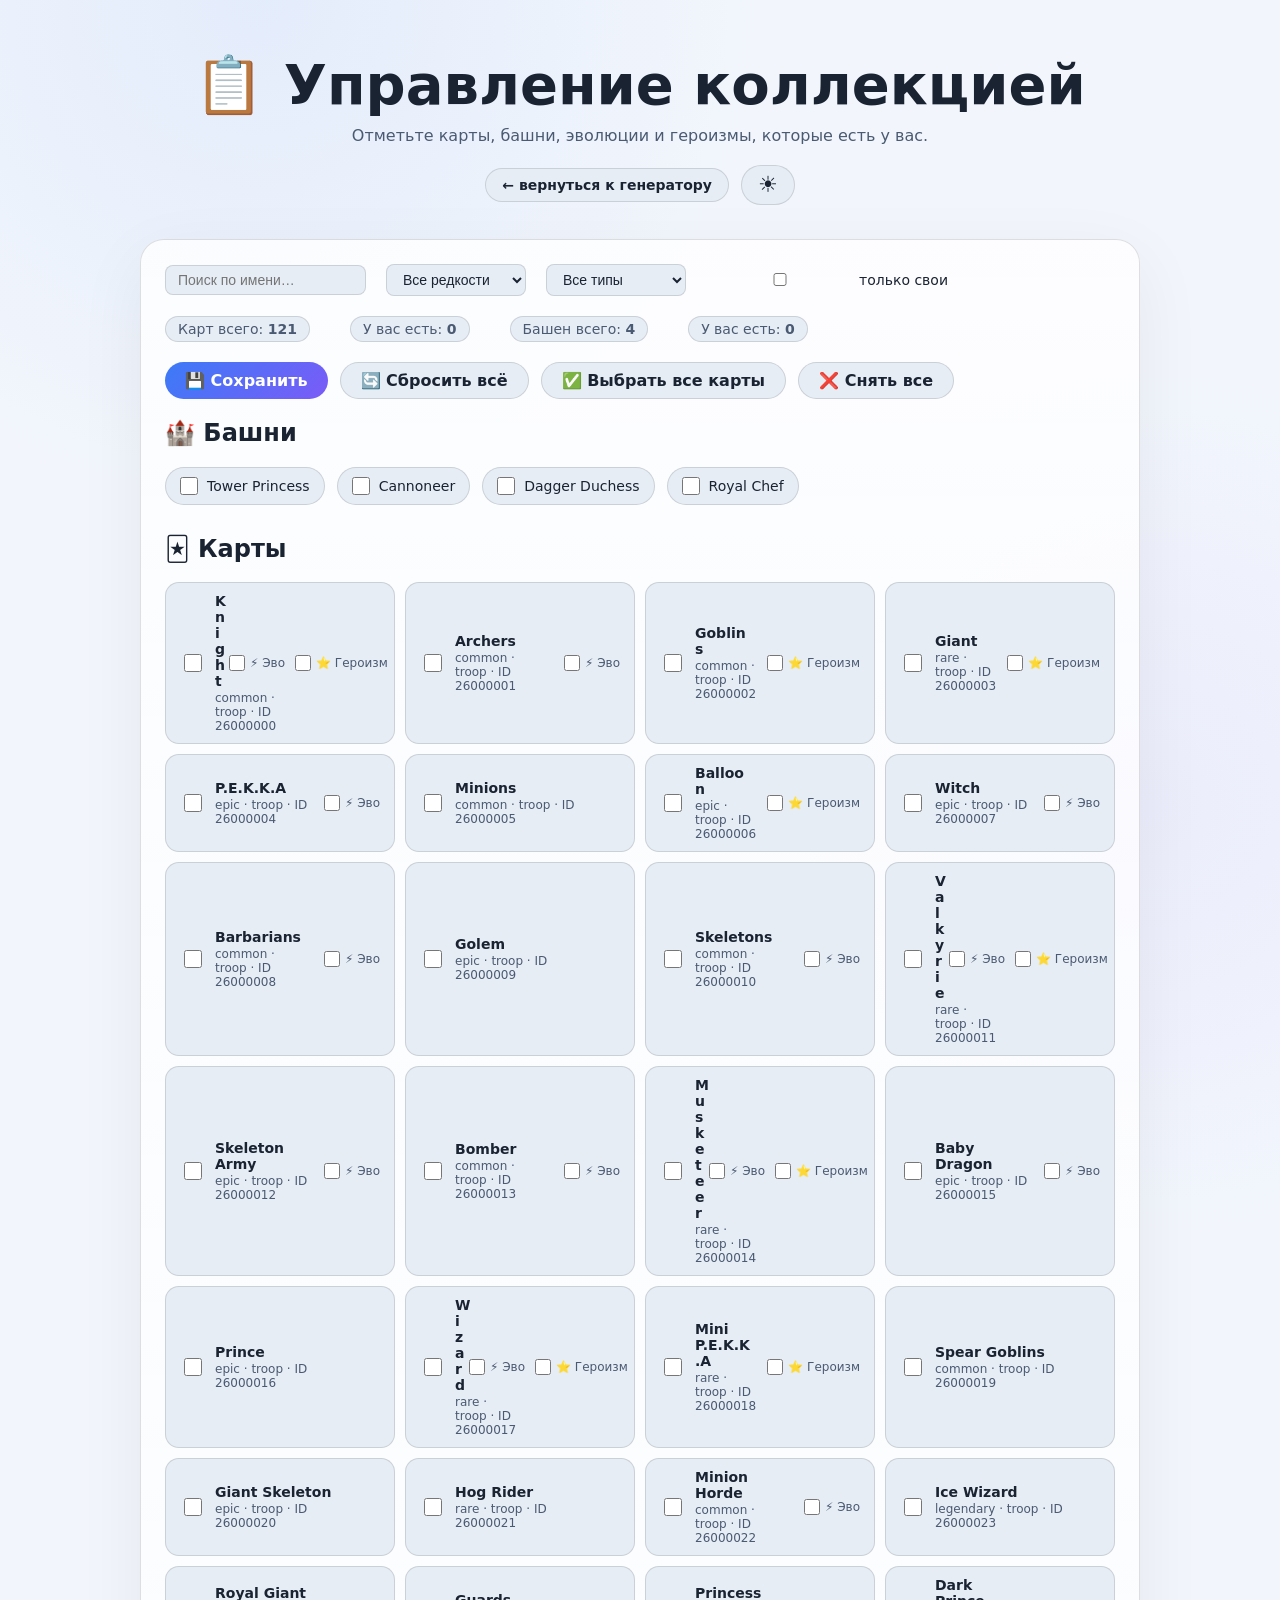
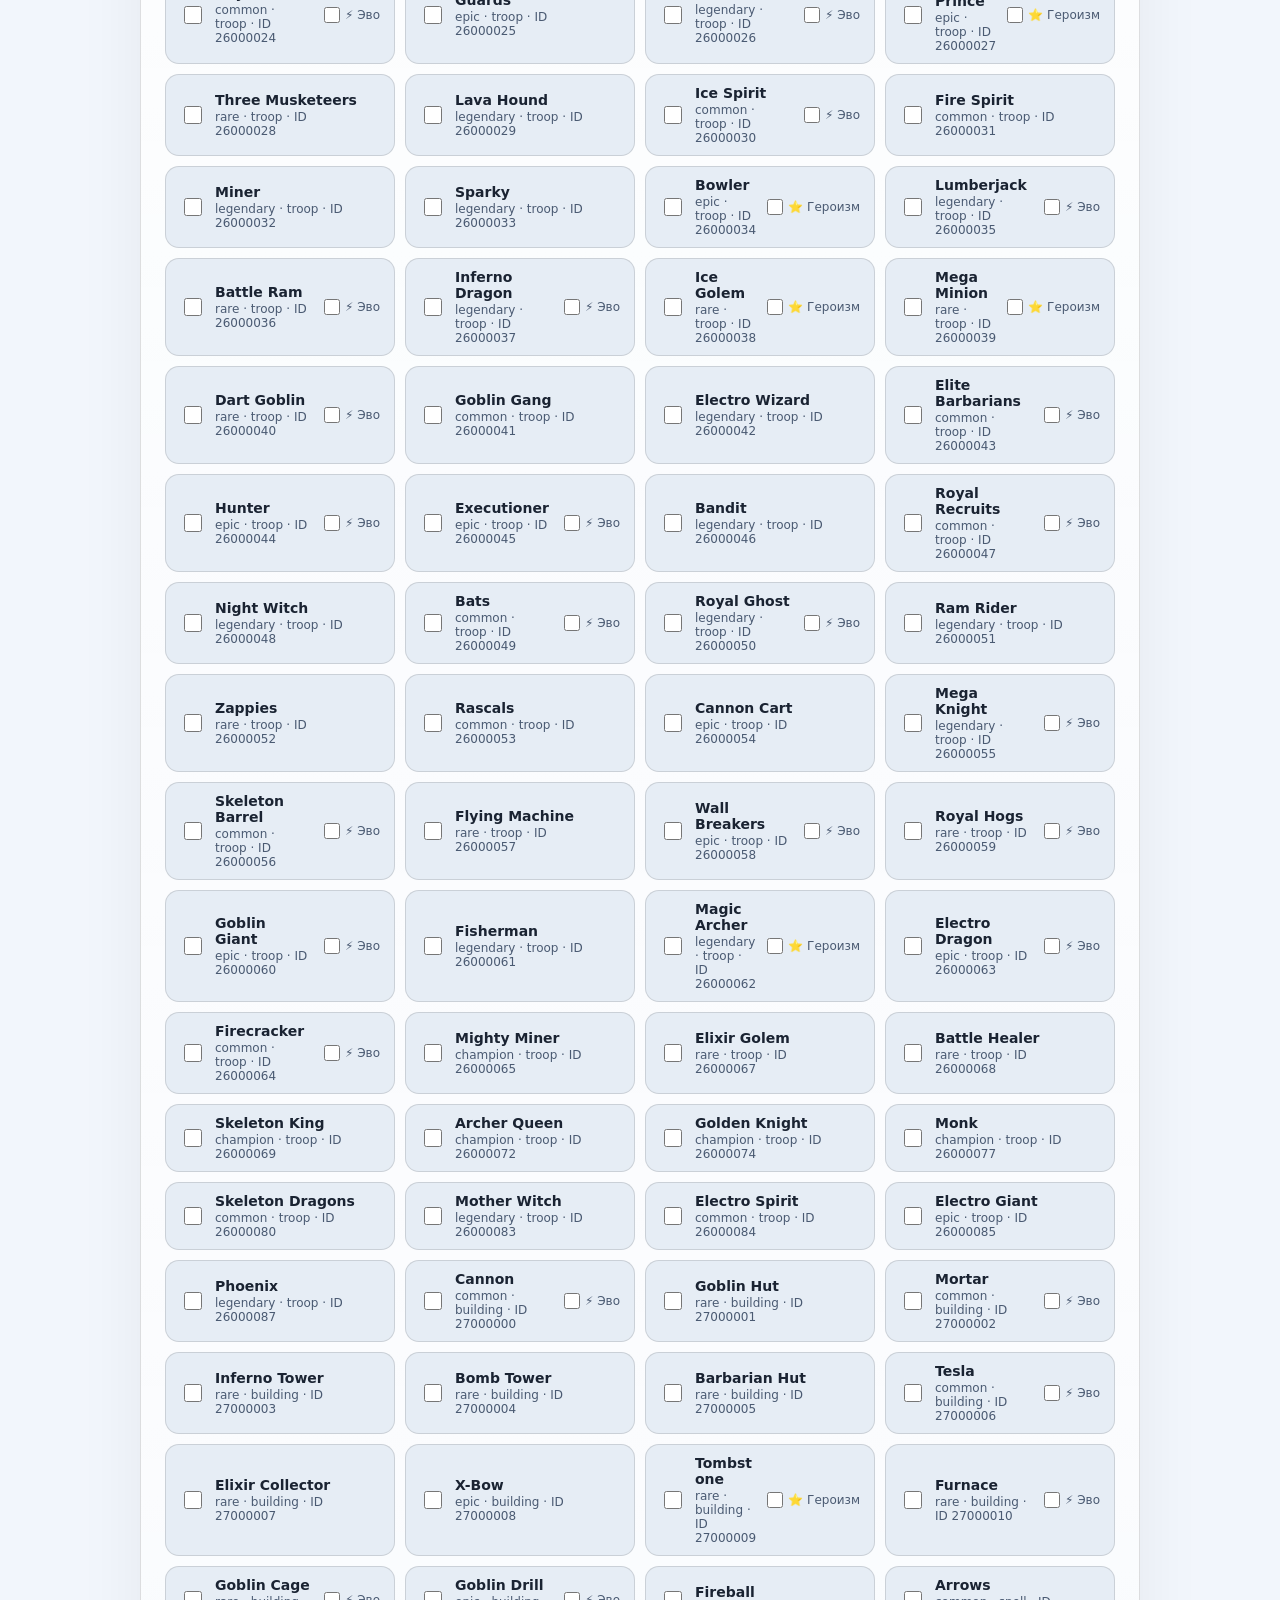
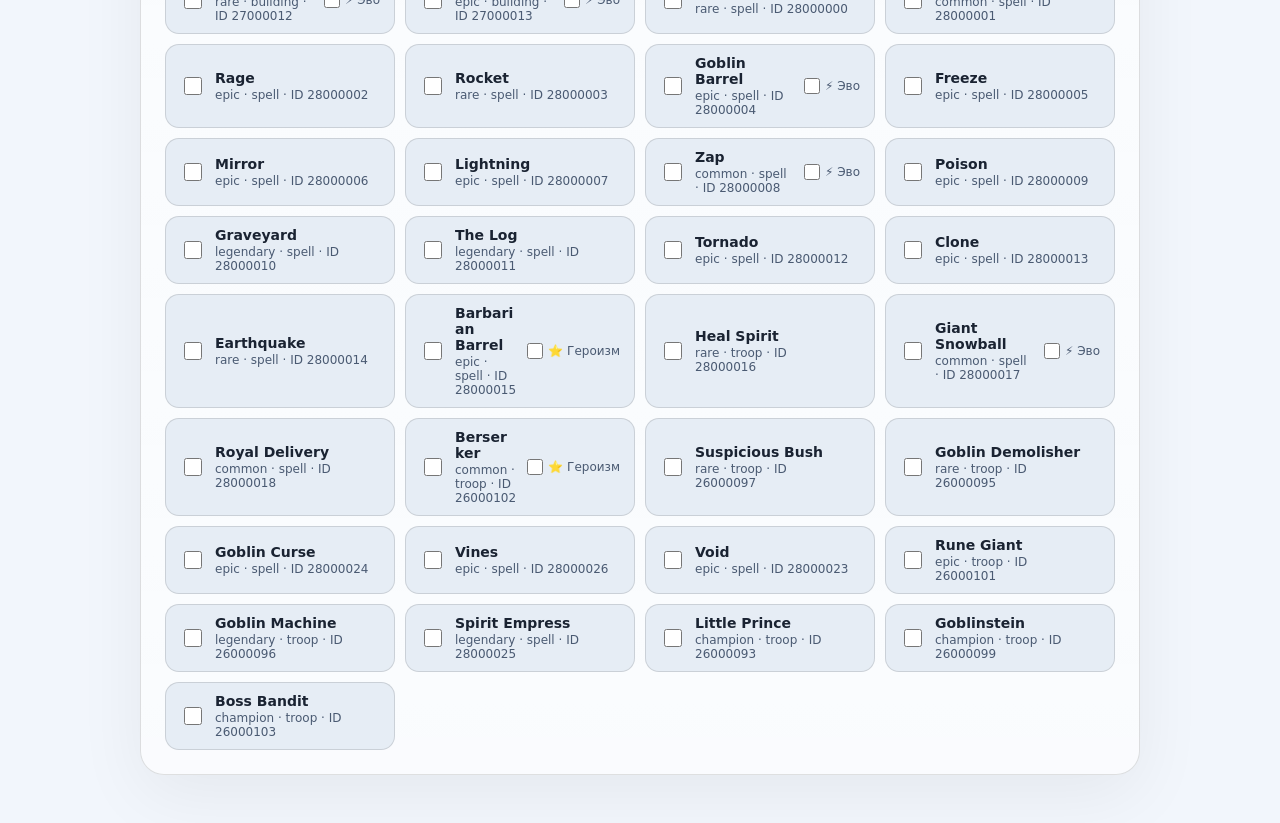
==== cards.html @ b5ed6872 "Add files via upload" ====
<!doctype html>
<html lang="ru">
<head>
  <meta charset="UTF-8" />
  <meta name="viewport" content="width=device-width, initial-scale=1.0" />
  <title>Управление картами и башнями — Clash Royale</title>
  <meta name="description" content="Укажите, какие карты, башни, эволюции и героизмы у вас есть" />
  <link rel="stylesheet" href="style.css" />
  <style>
    /* дополнительные стили только для страницы управления */
    .management {
      max-width: 1000px;
      margin: 0 auto;
    }
    .management .filters {
      display: flex;
      flex-wrap: wrap;
      gap: 12px 20px;
      align-items: center;
      margin-bottom: 20px;
    }
    .management .filters input,
    .management .filters select {
      background: var(--panel2);
      border: 1px solid var(--border);
      color: var(--text);
      border-radius: 8px;
      padding: 6px 12px;
      font-size: 14px;
      min-width: 140px;
    }
    .management .filters select option {
      background: var(--panel);
    }
    .management .stats {
      display: flex;
      flex-wrap: wrap;
      gap: 20px 40px;
      margin-bottom: 20px;
      color: var(--muted);
      font-size: 14px;
    }
    .management .stats span {
      background: var(--panel2);
      padding: 4px 12px;
      border-radius: 20px;
      border: 1px solid var(--border);
    }
    .towers-grid {
      display: flex;
      flex-wrap: wrap;
      gap: 12px;
      margin-bottom: 30px;
    }
    .towers-grid label {
      display: flex;
      align-items: center;
      gap: 6px;
      background: var(--panel2);
      padding: 6px 14px 6px 10px;
      border-radius: 30px;
      border: 1px solid var(--border);
      cursor: pointer;
      font-size: 14px;
      transition: background 0.2s;
    }
    .towers-grid label:hover {
      background: var(--panel);
    }
    .towers-grid input[type="checkbox"] {
      width: 18px;
      height: 18px;
      accent-color: var(--accent);
      cursor: pointer;
    }
    .cards-grid {
      display: grid;
      grid-template-columns: repeat(auto-fill, minmax(220px, 1fr));
      gap: 10px;
      margin-top: 8px;
    }
    .card-item {
      background: var(--panel2);
      border: 1px solid var(--border);
      border-radius: 14px;
      padding: 10px 14px;
      display: flex;
      align-items: center;
      gap: 10px;
      transition: background 0.2s, opacity 0.2s;
    }
    .card-item.filtered-out {
      opacity: 0.3;
      pointer-events: none;
    }
    .card-item input[type="checkbox"] {
      width: 18px;
      height: 18px;
      accent-color: var(--accent);
      flex-shrink: 0;
      cursor: pointer;
    }
    .card-item .info {
      flex: 1;
      min-width: 0;
    }
    .card-item .info .name {
      font-weight: 600;
      font-size: 14px;
      margin: 0;
      word-break: break-word;
    }
    .card-item .info .sub {
      font-size: 12px;
      color: var(--muted);
      display: flex;
      flex-wrap: wrap;
      gap: 4px 10px;
      margin-top: 2px;
    }
    .card-item .abilities {
      display: flex;
      gap: 6px;
      align-items: center;
      flex-shrink: 0;
    }
    .card-item .abilities label {
      display: flex;
      align-items: center;
      gap: 2px;
      font-size: 12px;
      color: var(--muted);
      cursor: pointer;
    }
    .card-item .abilities input[type="checkbox"] {
      width: 16px;
      height: 16px;
      accent-color: var(--accent);
      cursor: pointer;
    }
    .card-item .abilities label.disabled {
      opacity: 0.4;
      pointer-events: none;
    }
    .actions-bar {
      display: flex;
      flex-wrap: wrap;
      gap: 12px;
      margin: 20px 0 10px;
    }
    .actions-bar button {
      padding: 8px 20px;
      border-radius: 30px;
      border: 0;
      font-weight: 600;
      cursor: pointer;
      background: var(--panel2);
      color: var(--text);
      border: 1px solid var(--border);
      transition: background 0.2s, transform 0.15s;
      min-width: auto;
    }
    .actions-bar button:hover {
      background: var(--panel);
    }
    .actions-bar button:active {
      transform: scale(0.95);
    }
    .actions-bar .primary {
      background: linear-gradient(135deg, var(--accent), var(--accent2));
      color: white;
      border: none;
    }
    .actions-bar .primary:hover {
      opacity: 0.85;
    }
    .toast {
      position: fixed;
      bottom: 30px;
      left: 50%;
      transform: translateX(-50%);
      background: var(--panel);
      border: 1px solid var(--border);
      padding: 12px 28px;
      border-radius: 40px;
      font-weight: 600;
      box-shadow: 0 8px 30px rgba(0,0,0,0.3);
      opacity: 0;
      transition: opacity 0.3s, transform 0.3s;
      pointer-events: none;
      z-index: 999;
    }
    .toast.show {
      opacity: 1;
      transform: translateX(-50%) translateY(0);
    }
    @media (max-width: 600px) {
      .cards-grid {
        grid-template-columns: 1fr;
      }
      .card-item .abilities {
        flex-wrap: wrap;
      }
    }
  </style>
</head>
<body>
  <main class="wrap management">
    <header>
      <div class="title-group">
        <h1>📋 Управление коллекцией</h1>
        <p>Отметьте карты, башни, эволюции и героизмы, которые есть у вас.</p>
      </div>
      <div class="header-controls">
        <a href="index.html" class="nav-link">← вернуться к генератору</a>
        <button class="theme-toggle" id="themeToggle" aria-label="Переключить тему">🌙</button>
      </div>
    </header>

    <section class="panel">
      <div class="filters">
        <input type="text" id="searchInput" placeholder="Поиск по имени…" />
        <select id="rarityFilter">
          <option value="">Все редкости</option>
          <option value="common">Common</option>
          <option value="rare">Rare</option>
          <option value="epic">Epic</option>
          <option value="legendary">Legendary</option>
          <option value="champion">Champion</option>
        </select>
        <select id="typeFilter">
          <option value="">Все типы</option>
          <option value="troop">Troop</option>
          <option value="spell">Spell</option>
          <option value="building">Building</option>
        </select>
        <label style="display:flex;align-items:center;gap:6px;font-size:14px;">
          <input type="checkbox" id="showOnlyOwned" /> только свои
        </label>
      </div>

      <div class="stats">
        <span>Карт всего: <strong id="totalCards">0</strong></span>
        <span>У вас есть: <strong id="ownedCardsCount">0</strong></span>
        <span>Башен всего: <strong id="totalTowers">0</strong></span>
        <span>У вас есть: <strong id="ownedTowersCount">0</strong></span>
      </div>

      <div class="actions-bar">
        <button class="primary" id="saveBtn">💾 Сохранить</button>
        <button id="resetAllBtn">🔄 Сбросить всё</button>
        <button id="selectAllBtn">✅ Выбрать все карты</button>
        <button id="deselectAllBtn">❌ Снять все</button>
      </div>

      <h2>🏰 Башни</h2>
      <div class="towers-grid" id="towersContainer"></div>

      <h2>🃏 Карты</h2>
      <div class="cards-grid" id="cardsContainer"></div>
    </section>
  </main>

  <div id="toast" class="toast"></div>

  <script src="generator.js"></script>
  <script>
    (function() {
      const api = window.ClashRoyaleGenerator;
      if (!api) {
        document.body.innerHTML = '<p style="color:red;">Ошибка: generator.js не загружен.</p>';
        return;
      }

      // DOM
      const searchInput = document.getElementById('searchInput');
      const rarityFilter = document.getElementById('rarityFilter');
      const typeFilter = document.getElementById('typeFilter');
      const showOnlyOwned = document.getElementById('showOnlyOwned');
      const towersContainer = document.getElementById('towersContainer');
      const cardsContainer = document.getElementById('cardsContainer');
      const totalCardsEl = document.getElementById('totalCards');
      const ownedCardsCountEl = document.getElementById('ownedCardsCount');
      const totalTowersEl = document.getElementById('totalTowers');
      const ownedTowersCountEl = document.getElementById('ownedTowersCount');
      const toast = document.getElementById('toast');

      // localStorage ключи
      const OWNED_CARDS_KEY = 'cr-owned-cards';
      const OWNED_TOWERS_KEY = 'cr-owned-towers';
      const EVO_KEY = 'cr-evo-owned';
      const HEROISM_KEY = 'cr-heroism-owned';

      let allCards = []; // после prepareCards
      let towersData = []; // массив { name, id }
      let ownedCards = new Set();
      let ownedTowers = new Set();
      let evoOwned = {};
      let heroismOwned = {};

      // ---- загрузка данных ----
      function loadMaps() {
        try {
          const raw = localStorage.getItem(OWNED_CARDS_KEY);
          ownedCards = new Set(raw ? JSON.parse(raw) : []);
        } catch (_) { ownedCards = new Set(); }
        try {
          const raw = localStorage.getItem(OWNED_TOWERS_KEY);
          ownedTowers = new Set(raw ? JSON.parse(raw) : []);
        } catch (_) { ownedTowers = new Set(); }
        try {
          const raw = localStorage.getItem(EVO_KEY);
          evoOwned = raw ? JSON.parse(raw) : {};
        } catch (_) { evoOwned = {}; }
        try {
          const raw = localStorage.getItem(HEROISM_KEY);
          heroismOwned = raw ? JSON.parse(raw) : {};
        } catch (_) { heroismOwned = {}; }
      }

      function saveMaps() {
        try {
          localStorage.setItem(OWNED_CARDS_KEY, JSON.stringify([...ownedCards]));
          localStorage.setItem(OWNED_TOWERS_KEY, JSON.stringify([...ownedTowers]));
          localStorage.setItem(EVO_KEY, JSON.stringify(evoOwned));
          localStorage.setItem(HEROISM_KEY, JSON.stringify(heroismOwned));
        } catch (_) { /* ignore */ }
        updateStats();
        showToast('✅ Настройки сохранены');
      }

      // ---- инициализация ----
      async function init() {
        loadMaps();

        // загружаем карты
        let raw;
        try {
          raw = await api.loadCards();
        } catch (e) {
          showToast('❌ Ошибка загрузки cards.json', true);
          return;
        }
        allCards = api.prepareCards(raw);
        // Башни — из TOWER_TROOPS
        towersData = Object.entries(api.TOWER_TROOPS).map(([name, id]) => ({ name, id }));

        renderTowers();
        renderCards();
        updateStats();

        // события
        searchInput.addEventListener('input', renderCards);
        rarityFilter.addEventListener('change', renderCards);
        typeFilter.addEventListener('change', renderCards);
        showOnlyOwned.addEventListener('change', renderCards);

        document.getElementById('saveBtn').addEventListener('click', saveMaps);
        document.getElementById('resetAllBtn').addEventListener('click', resetAll);
        document.getElementById('selectAllBtn').addEventListener('click', selectAllCards);
        document.getElementById('deselectAllBtn').addEventListener('click', deselectAllCards);

        // тема
        const themeToggle = document.getElementById('themeToggle');
        themeToggle.addEventListener('click', toggleTheme);
        loadTheme();
      }

      // ---- рендер башен ----
      function renderTowers() {
        towersContainer.innerHTML = '';
        towersData.forEach(tower => {
          const label = document.createElement('label');
          const cb = document.createElement('input');
          cb.type = 'checkbox';
          cb.checked = ownedTowers.has(tower.name);
          cb.addEventListener('change', () => {
            if (cb.checked) ownedTowers.add(tower.name);
            else ownedTowers.delete(tower.name);
            updateStats();
          });
          label.appendChild(cb);
          label.append(tower.name);
          towersContainer.appendChild(label);
        });
        totalTowersEl.textContent = towersData.length;
      }

      // ---- рендер карт с фильтрацией ----
      function renderCards() {
        const search = searchInput.value.toLowerCase().trim();
        const rarity = rarityFilter.value.toLowerCase();
        const type = typeFilter.value.toLowerCase();
        const onlyOwned = showOnlyOwned.checked;

        cardsContainer.innerHTML = '';
        let visibleCount = 0;
        let ownedCount = 0;

        allCards.forEach(card => {
          const key = card.key || String(card.id);
          const name = card.name || '';
          const cardRarity = (card.rarity || '').toLowerCase();
          const cardType = (card.type || '').toLowerCase();

          const matchesSearch = name.toLowerCase().includes(search);
          const matchesRarity = !rarity || cardRarity === rarity;
          const matchesType = !type || cardType === type;
          const isOwned = ownedCards.has(key);
          if (onlyOwned && !isOwned) return;
          if (!matchesSearch || !matchesRarity || !matchesType) return;

          visibleCount++;
          if (isOwned) ownedCount++;

          const div = document.createElement('div');
          div.className = 'card-item';

          // чекбокс "есть карта"
          const cbCard = document.createElement('input');
          cbCard.type = 'checkbox';
          cbCard.checked = isOwned;
          cbCard.addEventListener('change', () => {
            if (cbCard.checked) ownedCards.add(key);
            else ownedCards.delete(key);
            updateStats();
            // перерендерим, чтобы обновить фильтр "только свои"
            if (showOnlyOwned.checked) renderCards();
          });
          div.appendChild(cbCard);

          // информация
          const info = document.createElement('div');
          info.className = 'info';
          const nameEl = document.createElement('div');
          nameEl.className = 'name';
          nameEl.textContent = name;
          const sub = document.createElement('div');
          sub.className = 'sub';
          sub.innerHTML = `${cardRarity} · ${cardType} · ID ${card.id}`;
          info.appendChild(nameEl);
          info.appendChild(sub);
          div.appendChild(info);

          // способности
          const abilities = document.createElement('div');
          abilities.className = 'abilities';

          // эволюция
          if (card.has_evolution) {
            const label = document.createElement('label');
            const cbEvo = document.createElement('input');
            cbEvo.type = 'checkbox';
            cbEvo.checked = Boolean(evoOwned[key]);
            cbEvo.addEventListener('change', () => {
              if (cbEvo.checked) evoOwned[key] = true;
              else delete evoOwned[key];
            });
            label.appendChild(cbEvo);
            label.append('⚡ Эво');
            abilities.appendChild(label);
          }

          // героизм
          if (card.has_heroism) {
            const label = document.createElement('label');
            const cbHero = document.createElement('input');
            cbHero.type = 'checkbox';
            cbHero.checked = Boolean(heroismOwned[key]);
            cbHero.addEventListener('change', () => {
              if (cbHero.checked) heroismOwned[key] = true;
              else delete heroismOwned[key];
            });
            label.appendChild(cbHero);
            label.append('⭐ Героизм');
            abilities.appendChild(label);
          }

          div.appendChild(abilities);
          cardsContainer.appendChild(div);
        });

        // обновляем счётчики
        totalCardsEl.textContent = allCards.length;
        ownedCardsCountEl.textContent = ownedCount;
      }

      // ---- статистика ----
      function updateStats() {
        const ownedCount = allCards.filter(c => ownedCards.has(c.key || String(c.id))).length;
        ownedCardsCountEl.textContent = ownedCount;
        ownedTowersCountEl.textContent = ownedTowers.size;
        totalCardsEl.textContent = allCards.length;
        totalTowersEl.textContent = towersData.length;
      }

      // ---- действия ----
      function resetAll() {
        if (!confirm('Сбросить все настройки (карты, башни, эволюции, героизм)?')) return;
        ownedCards.clear();
        ownedTowers.clear();
        evoOwned = {};
        heroismOwned = {};
        saveMaps();
        renderTowers();
        renderCards();
        updateStats();
        showToast('🔄 Все данные сброшены');
      }

      function selectAllCards() {
        allCards.forEach(c => ownedCards.add(c.key || String(c.id)));
        renderCards();
        updateStats();
        showToast('✅ Все карты выбраны');
      }

      function deselectAllCards() {
        allCards.forEach(c => ownedCards.delete(c.key || String(c.id)));
        renderCards();
        updateStats();
        showToast('❌ Все карты сняты');
      }

      // ---- тост ----
      let toastTimer = null;
      function showToast(msg, isError = false) {
        toast.textContent = msg;
        toast.style.background = isError ? 'var(--danger)' : 'var(--panel)';
        toast.style.color = isError ? '#fff' : 'var(--text)';
        toast.classList.add('show');
        clearTimeout(toastTimer);
        toastTimer = setTimeout(() => toast.classList.remove('show'), 2500);
      }

      // ---- тема ----
      function setTheme(theme) {
        const isLight = theme === 'light';
        document.body.classList.toggle('light-theme', isLight);
        const btn = document.getElementById('themeToggle');
        if (btn) btn.textContent = isLight ? '☀️' : '🌙';
      }
      function loadTheme() {
        let stored = null;
        try { stored = localStorage.getItem('cr-theme'); } catch (_) {}
        if (stored) { setTheme(stored); return; }
        const prefersLight = window.matchMedia('(prefers-color-scheme: light)').matches;
        setTheme(prefersLight ? 'light' : 'dark');
      }
      function toggleTheme() {
        const current = document.body.classList.contains('light-theme') ? 'light' : 'dark';
        const next = current === 'light' ? 'dark' : 'light';
        setTheme(next);
        try { localStorage.setItem('cr-theme', next); } catch (_) {}
      }

      // запуск
      init();
    })();
  </script>
</body>
</html>
---- style.css ----
:root {
  color-scheme: dark;
  --bg: #090d18;
  --panel: #11182a;
  --panel2: #18223a;
  --text: #f4f7ff;
  --muted: #9ca9c7;
  --accent: #67a6ff;
  --accent2: #8c6cff;
  --danger: #ff6b7a;
  --border: rgba(255, 255, 255, .09);
  --hero-color: #ffc857;
  --evo-color: #b98bff;
  --heroism-color: #ffe066;
}

body.light-theme {
  color-scheme: light;
  --bg: #f2f6fc;
  --panel: #ffffff;
  --panel2: #e6edf5;
  --text: #1a2332;
  --muted: #4a5a72;
  --accent: #3b7bf7;
  --accent2: #7b5bf7;
  --danger: #d9534f;
  --border: rgba(0, 0, 0, .12);
  --hero-color: #b8790a;
  --evo-color: #7c3aed;
  --heroism-color: #c9a300;
}

* {
  box-sizing: border-box;
}

body {
  margin: 0;
  min-height: 100vh;
  color: var(--text);
  font-family: Inter, system-ui, -apple-system, BlinkMacSystemFont, "Segoe UI", sans-serif;
  background:
    radial-gradient(circle at 20% 0%, rgba(103, 166, 255, .18), transparent 32rem),
    radial-gradient(circle at 90% 20%, rgba(140, 108, 255, .14), transparent 28rem),
    var(--bg);
  transition: background 0.3s;
}

body.light-theme {
  background:
    radial-gradient(circle at 20% 0%, rgba(59, 123, 247, .08), transparent 32rem),
    radial-gradient(circle at 90% 20%, rgba(123, 91, 247, .06), transparent 28rem),
    var(--bg);
}

.wrap {
  width: min(1050px, calc(100% - 32px));
  margin: 0 auto;
  padding: 56px 0 48px;
}

header {
  text-align: center;
  margin-bottom: 34px;
  display: flex;
  flex-wrap: wrap;
  align-items: center;
  justify-content: center;
  gap: 16px 24px;
}

header .title-group {
  flex: 1 1 100%;
}

header h1 {
  margin: 0 0 10px;
  font-size: clamp(32px, 6vw, 56px);
  line-height: 1.02;
}

header p {
  color: var(--muted);
  margin: 0 auto;
  max-width: 650px;
  line-height: 1.6;
}

.header-controls {
  display: flex;
  align-items: center;
  gap: 12px;
  flex-wrap: wrap;
  justify-content: center;
}

.nav-link {
  background: var(--panel2);
  border: 1px solid var(--border);
  border-radius: 40px;
  padding: 8px 16px;
  font-size: 14px;
  font-weight: 600;
  color: var(--text);
  text-decoration: none;
  transition: background 0.2s, transform 0.15s;
  display: inline-flex;
  align-items: center;
  justify-content: center;
}
.nav-link:hover {
  background: var(--panel);
  opacity: 0.85;
}
.nav-link:active {
  transform: scale(0.95);
}

.theme-toggle {
  background: var(--panel2);
  border: 1px solid var(--border);
  border-radius: 40px;
  padding: 8px 16px;
  font-size: 22px;
  cursor: pointer;
  color: var(--text);
  transition: background 0.2s, transform 0.15s;
  line-height: 1;
  flex-shrink: 0;
  min-width: auto;
  display: inline-flex;
  align-items: center;
  justify-content: center;
}
.theme-toggle:hover {
  background: var(--panel);
}
.theme-toggle:active {
  transform: scale(0.92);
}

.panel {
  position: relative;
  overflow: hidden;
  background: linear-gradient(180deg, rgba(255, 255, 255, .055), rgba(255, 255, 255, .025));
  border: 1px solid var(--border);
  border-radius: 24px;
  padding: 24px;
  box-shadow: 0 20px 70px rgba(0, 0, 0, .24);
  transition: background 0.3s, border-color 0.3s, box-shadow 0.3s;
}
body.light-theme .panel {
  background: linear-gradient(180deg, rgba(255, 255, 255, .8), rgba(255, 255, 255, .6));
  box-shadow: 0 20px 70px rgba(0, 0, 0, .06);
}

.panel::after {
  content: '';
  position: absolute;
  top: 0;
  left: 0;
  width: 500%;
  height: 500%;
  background: linear-gradient(135deg, rgba(0, 255, 100, 0), rgba(0, 255, 100, 0.05), rgba(0, 255, 100, 0));
  pointer-events: none;
  opacity: 0;
  transition: none;
}
.panel.wave-active::after {
  opacity: 1;
  animation: waveSlide 1s forwards;
}
@keyframes waveSlide {
  0% {
    transform: translate(-100%, -100%);
  }
  100% {
    transform: translate(50%, 50%);
  }
}

.actions {
  display: flex;
  gap: 12px;
  flex-wrap: wrap;
  align-items: center;
  justify-content: center;
  margin-bottom: 16px;
}

button,
.link {
  border: 0;
  border-radius: 14px;
  padding: 13px 18px;
  font: inherit;
  font-weight: 700;
  cursor: pointer;
  text-decoration: none;
  display: inline-flex;
  align-items: center;
  justify-content: center;
  min-width: 220px;
  transition: background 0.2s, opacity 0.25s ease, transform 0.15s, box-shadow 0.2s;
}
button:focus,
.link:focus {
  outline: none;
}
button:focus-visible,
.link:focus-visible {
  outline: 2px solid var(--accent);
}
button,
.link {
  -webkit-tap-highlight-color: transparent;
}

#generate {
  color: white;
  background: linear-gradient(135deg, var(--accent), var(--accent2));
  box-shadow: 0 4px 12px rgba(103, 166, 255, 0.25);
}
#generate:hover:not(.no-hover) {
  opacity: 0.75;
  box-shadow: 0 6px 18px rgba(103, 166, 255, 0.35);
}
#generate.pressed {
  transform: scale(0.95);
  opacity: 1;
  transition: transform 0.2s ease, opacity 0s;
}
#generate:disabled {
  opacity: 0.5;
  cursor: not-allowed;
  box-shadow: none;
}
#generate:disabled:hover {
  opacity: 0.5;
  box-shadow: none;
}

.link {
  color: var(--text);
  background: var(--panel2);
  border: 1px solid var(--border);
}
.link:hover {
  background: var(--panel);
  opacity: 0.75;
}

.options {
  display: flex;
  flex-wrap: wrap;
  gap: 20px 30px;
  justify-content: flex-start;
  background: rgba(255, 255, 255, .03);
  border-radius: 14px;
  padding: 12px 20px;
  margin-bottom: 0;
  border: 1px solid var(--border);
  transition: background 0.3s, border-color 0.3s;
}
body.light-theme .options {
  background: rgba(0, 0, 0, .02);
}

.options label {
  display: flex;
  align-items: center;
  gap: 8px;
  font-size: 14px;
  cursor: pointer;
  color: var(--muted);
  user-select: none;
}
.options input[type="checkbox"] {
  width: 18px;
  height: 18px;
  accent-color: var(--accent);
  cursor: pointer;
}

.reset-actions {
  display: flex;
  flex-wrap: wrap;
  gap: 10px;
  margin-top: 12px;
  justify-content: flex-start;
}

.btn-reset {
  background: rgba(255, 255, 255, .04);
  border: 1px solid var(--border);
  border-radius: 10px;
  padding: 8px 14px;
  font-size: 13px;
  font-weight: 600;
  color: var(--muted);
  min-width: auto;
  cursor: pointer;
  transition: background 0.2s, color 0.2s;
}
body.light-theme .btn-reset {
  background: rgba(0, 0, 0, .03);
}
.btn-reset:hover {
  background: var(--panel2);
  color: var(--text);
}
.btn-reset:active {
  transform: scale(0.96);
}

.status {
  text-align: center;
  min-height: 24px;
  margin: 12px 0 0;
  color: var(--muted);
  font-weight: 400;
}
.status.error {
  color: var(--danger);
}

.deck {
  display: grid;
  grid-template-columns: repeat(4, minmax(0, 1fr));
  gap: 10px;
  margin-top: 8px;
}
.card {
  min-height: 100px;
  min-width: 0;
  background: var(--panel);
  border: 1px solid var(--border);
  border-radius: 18px;
  padding: 14px;
  position: relative;
  overflow: hidden;
  opacity: 0;
  transform: translateY(20px);
  animation: cardAppear 0.4s ease forwards;
  transition: background 0.3s, border-color 0.3s;
}
.card:nth-child(1) { animation-delay: 0.05s; }
.card:nth-child(2) { animation-delay: 0.10s; }
.card:nth-child(3) { animation-delay: 0.15s; }
.card:nth-child(4) { animation-delay: 0.20s; }
.card:nth-child(5) { animation-delay: 0.25s; }
.card:nth-child(6) { animation-delay: 0.30s; }
.card:nth-child(7) { animation-delay: 0.35s; }
.card:nth-child(8) { animation-delay: 0.40s; }

@keyframes cardAppear {
  from {
    opacity: 0;
    transform: translateY(20px);
  }
  to {
    opacity: 1;
    transform: translateY(0);
  }
}

.number {
  color: var(--muted);
  font-size: 11px;
}
.name {
  font-size: 15px;
  font-weight: 800;
  margin-top: 16px;
  word-break: break-word;
}
.id {
  color: var(--muted);
  font-size: 11px;
  margin-top: 6px;
}

.card-icons {
  position: absolute;
  top: 6px;
  right: 6px;
  display: flex;
  align-items: center;
  gap: 4px;
  z-index: 2;
  flex-wrap: nowrap;
  max-width: calc(100% - 12px);
}

.card-icon,
.card-icon-btn {
  width: 22px;
  height: 22px;
  min-width: auto;
  padding: 0;
  border: 0;
  background: transparent;
  display: flex;
  align-items: center;
  justify-content: center;
  -webkit-tap-highlight-color: transparent;
  flex-shrink: 0;
}
.card-icon-btn {
  cursor: pointer;
  transition: transform .15s;
}
.card-icon-btn:hover {
  transform: scale(1.1);
}
.card-icon-btn:active {
  transform: scale(0.88);
}
.card-icon-btn:focus {
  outline: none;
}
.card-icon-btn:focus-visible svg {
  outline: 2px solid var(--accent);
  outline-offset: 2px;
  border-radius: 50%;
}
.card-icon svg,
.card-icon-btn svg {
  width: 100%;
  height: 100%;
  overflow: visible;
}

.icon-ring {
  fill: rgba(255, 255, 255, .05);
  stroke-width: 1.6;
  transition: fill .2s, stroke-width .2s;
}
body.light-theme .icon-ring {
  fill: rgba(0, 0, 0, .03);
}
.icon-shape {
  fill-opacity: 0;
  transition: fill-opacity .2s;
}

.hero-icon .icon-ring { stroke: var(--hero-color); }
.hero-icon .icon-shape { fill: var(--hero-color); fill-opacity: 1; }

.card-icon-btn[data-kind="evolution"] .icon-ring { stroke: var(--evo-color); }
.card-icon-btn[data-kind="evolution"] .icon-shape { fill: var(--evo-color); }

.card-icon-btn[data-kind="heroism"] .icon-ring { stroke: var(--heroism-color); }
.card-icon-btn[data-kind="heroism"] .icon-shape { fill: var(--heroism-color); }

.card-icon-btn[data-state="1"] .icon-shape {
  fill-opacity: 0;
}
.card-icon-btn[data-state="2"] .icon-shape {
  fill-opacity: .4;
}
.card-icon-btn[data-state="3"] .icon-shape {
  fill-opacity: 1;
}
.card-icon-btn[data-state="3"] .icon-ring {
  stroke-width: 2;
}

.tower {
  margin-top: 18px;
  padding: 16px;
  border-radius: 16px;
  background: rgba(255, 255, 255, .035);
  text-align: center;
  opacity: 0;
  animation: cardAppear 0.4s ease 0.45s forwards;
  transition: background 0.3s;
}
body.light-theme .tower {
  background: rgba(0, 0, 0, .03);
}
.tower strong {
  display: block;
  margin-bottom: 5px;
}

.deck.hidden {
  display: none;
}
.tower.hidden {
  display: none;
}

@media (max-width: 720px) {
  .deck {
    grid-template-columns: repeat(2, minmax(0, 1fr));
    gap: 8px;
  }
  .card {
    padding: 10px;
    border-radius: 14px;
  }
  .name {
    font-size: 13px;
    margin-top: 12px;
  }
  .wrap {
    width: min(100% - 16px, 1050px);
    padding-top: 24px;
  }
  .panel {
    padding: 14px;
    border-radius: 18px;
  }
  .options {
    flex-direction: column;
    align-items: flex-start;
    gap: 10px;
  }
  .reset-actions {
    flex-direction: column;
  }
  .btn-reset {
    width: 100%;
  }
  button,
  .link {
    min-width: 100%;
  }
  .actions {
    gap: 8px;
  }
  header .title-group {
    flex: 1 1 100%;
    text-align: center;
  }
  .theme-toggle {
    font-size: 20px;
    padding: 6px 14px;
  }
}
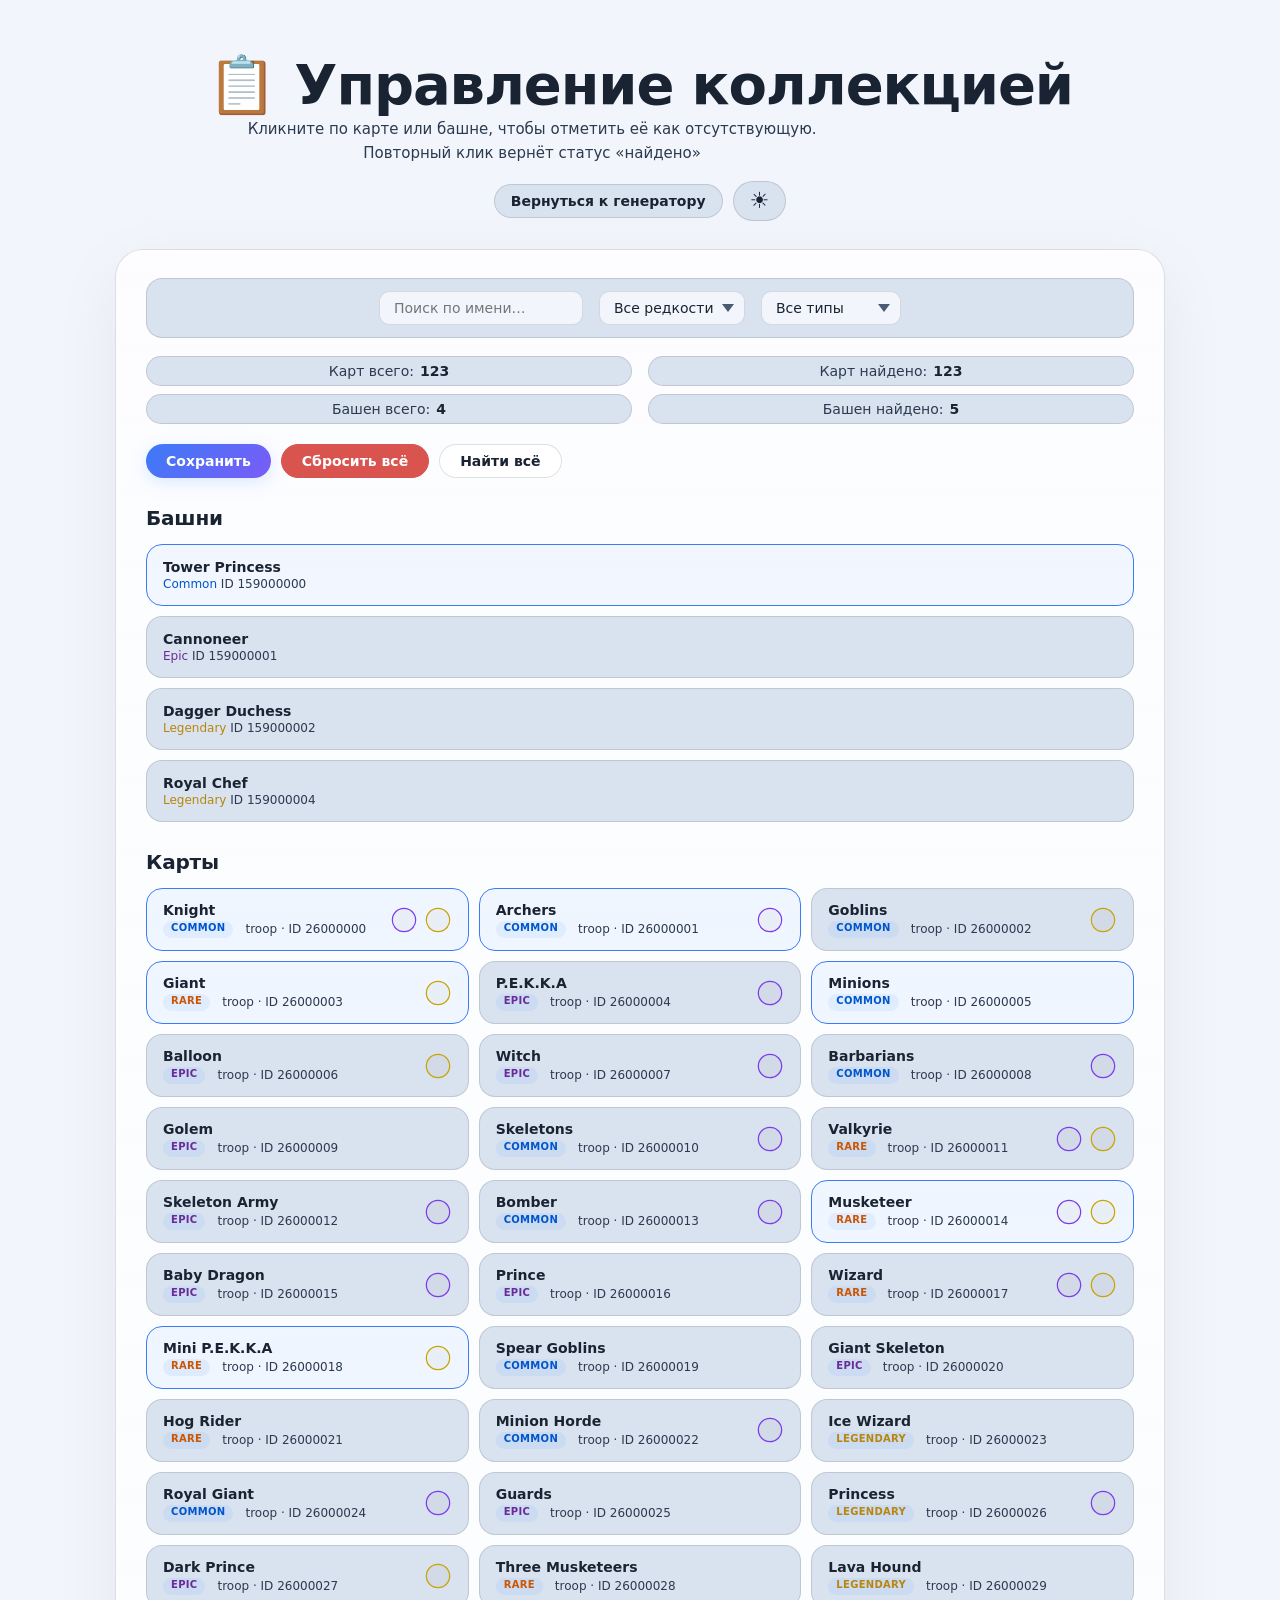
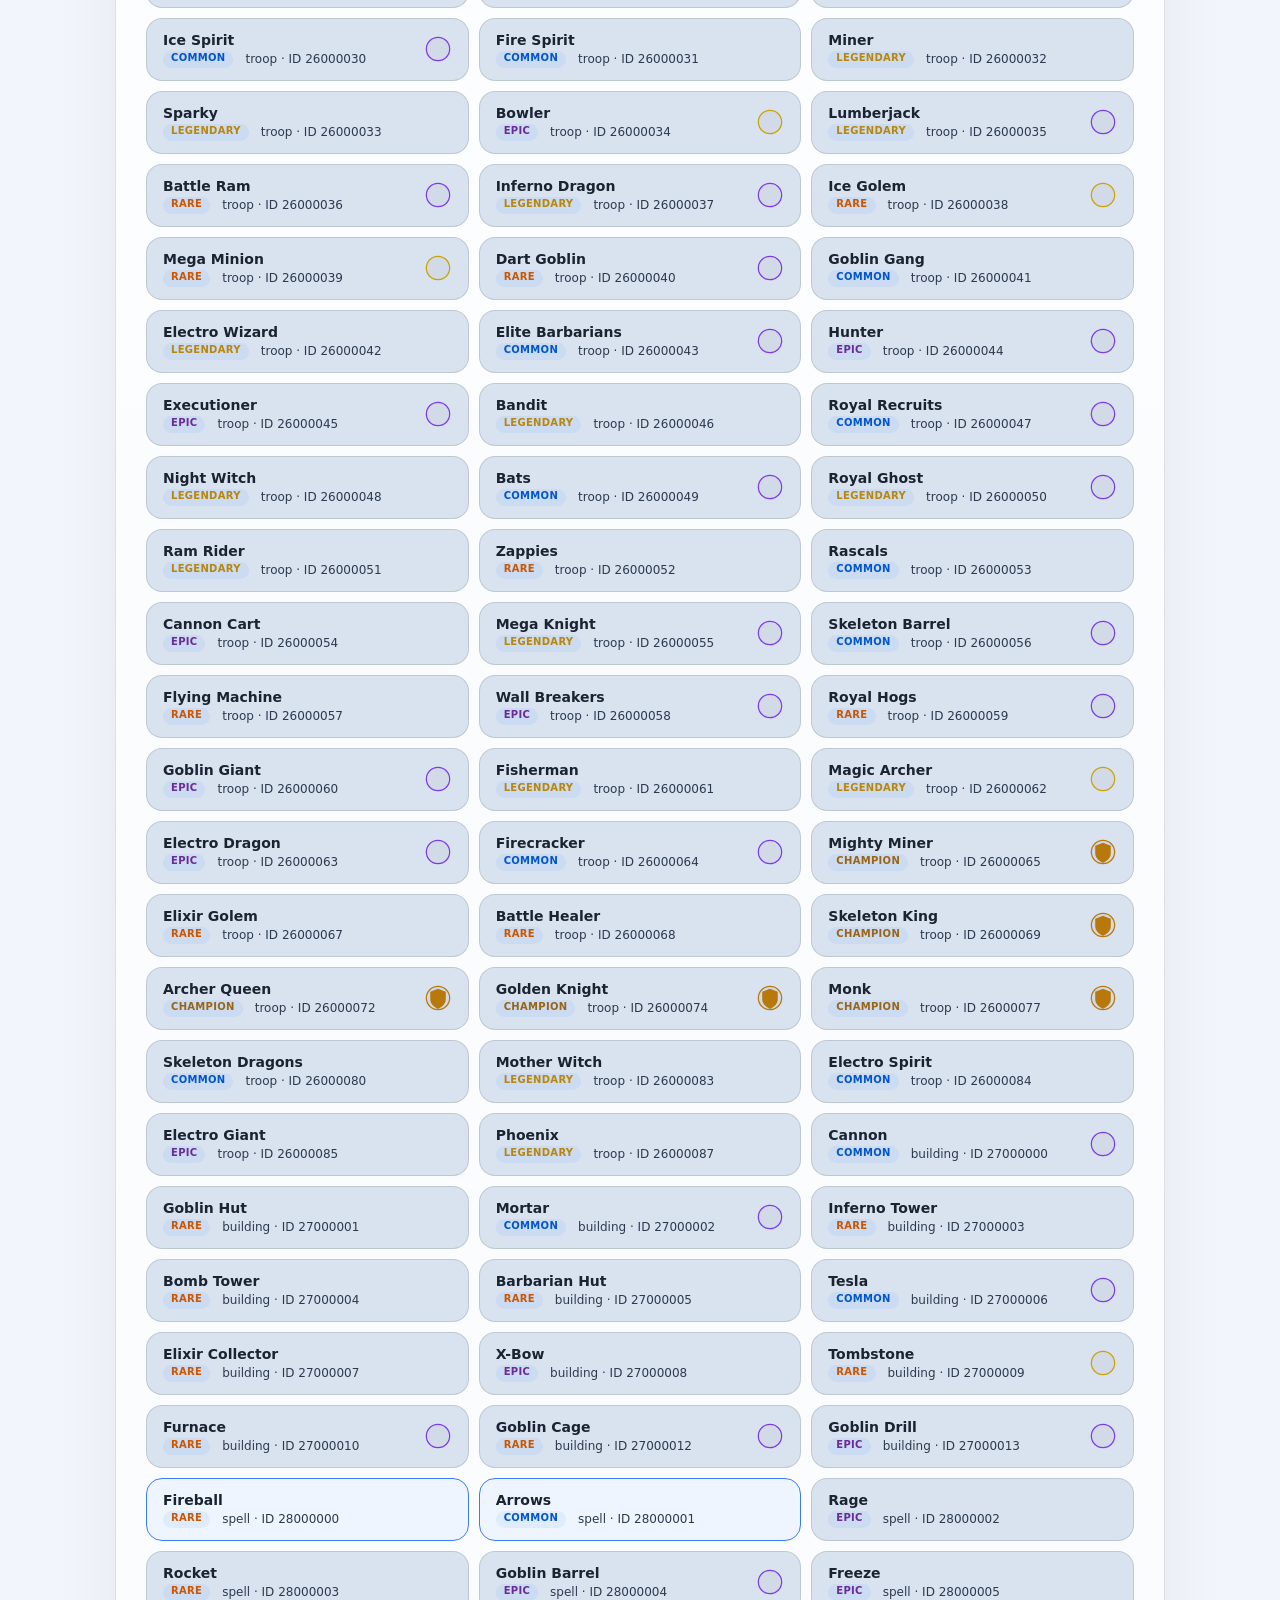
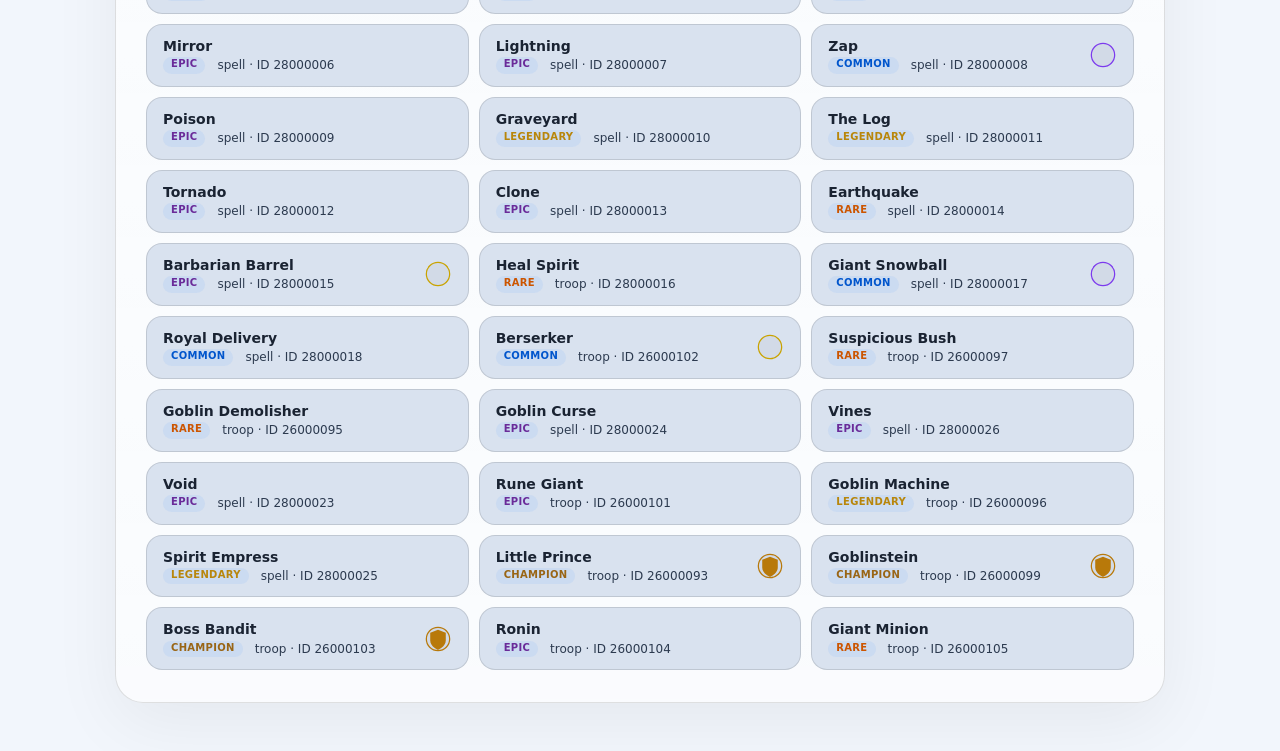
==== commit c2736f92: "Stable 1" ====
--- a/cards.html
+++ b/cards.html
@@ -1,562 +1,385 @@
 <!doctype html>
 <html lang="ru">
 <head>
-  <meta charset="UTF-8" />
-  <meta name="viewport" content="width=device-width, initial-scale=1.0" />
-  <title>Управление картами и башнями — Clash Royale</title>
-  <meta name="description" content="Укажите, какие карты, башни, эволюции и героизмы у вас есть" />
-  <link rel="stylesheet" href="style.css" />
-  <style>
-    /* дополнительные стили только для страницы управления */
-    .management {
-      max-width: 1000px;
-      margin: 0 auto;
-    }
-    .management .filters {
-      display: flex;
-      flex-wrap: wrap;
-      gap: 12px 20px;
-      align-items: center;
-      margin-bottom: 20px;
-    }
-    .management .filters input,
-    .management .filters select {
-      background: var(--panel2);
-      border: 1px solid var(--border);
-      color: var(--text);
-      border-radius: 8px;
-      padding: 6px 12px;
-      font-size: 14px;
-      min-width: 140px;
-    }
-    .management .filters select option {
-      background: var(--panel);
-    }
-    .management .stats {
-      display: flex;
-      flex-wrap: wrap;
-      gap: 20px 40px;
-      margin-bottom: 20px;
-      color: var(--muted);
-      font-size: 14px;
-    }
-    .management .stats span {
-      background: var(--panel2);
-      padding: 4px 12px;
-      border-radius: 20px;
-      border: 1px solid var(--border);
-    }
-    .towers-grid {
-      display: flex;
-      flex-wrap: wrap;
-      gap: 12px;
-      margin-bottom: 30px;
-    }
-    .towers-grid label {
-      display: flex;
-      align-items: center;
-      gap: 6px;
-      background: var(--panel2);
-      padding: 6px 14px 6px 10px;
-      border-radius: 30px;
-      border: 1px solid var(--border);
-      cursor: pointer;
-      font-size: 14px;
-      transition: background 0.2s;
-    }
-    .towers-grid label:hover {
-      background: var(--panel);
-    }
-    .towers-grid input[type="checkbox"] {
-      width: 18px;
-      height: 18px;
-      accent-color: var(--accent);
-      cursor: pointer;
-    }
-    .cards-grid {
-      display: grid;
-      grid-template-columns: repeat(auto-fill, minmax(220px, 1fr));
-      gap: 10px;
-      margin-top: 8px;
-    }
-    .card-item {
-      background: var(--panel2);
-      border: 1px solid var(--border);
-      border-radius: 14px;
-      padding: 10px 14px;
-      display: flex;
-      align-items: center;
-      gap: 10px;
-      transition: background 0.2s, opacity 0.2s;
-    }
-    .card-item.filtered-out {
-      opacity: 0.3;
-      pointer-events: none;
-    }
-    .card-item input[type="checkbox"] {
-      width: 18px;
-      height: 18px;
-      accent-color: var(--accent);
-      flex-shrink: 0;
-      cursor: pointer;
-    }
-    .card-item .info {
-      flex: 1;
-      min-width: 0;
-    }
-    .card-item .info .name {
-      font-weight: 600;
-      font-size: 14px;
-      margin: 0;
-      word-break: break-word;
-    }
-    .card-item .info .sub {
-      font-size: 12px;
-      color: var(--muted);
-      display: flex;
-      flex-wrap: wrap;
-      gap: 4px 10px;
-      margin-top: 2px;
-    }
-    .card-item .abilities {
-      display: flex;
-      gap: 6px;
-      align-items: center;
-      flex-shrink: 0;
-    }
-    .card-item .abilities label {
-      display: flex;
-      align-items: center;
-      gap: 2px;
-      font-size: 12px;
-      color: var(--muted);
-      cursor: pointer;
-    }
-    .card-item .abilities input[type="checkbox"] {
-      width: 16px;
-      height: 16px;
-      accent-color: var(--accent);
-      cursor: pointer;
-    }
-    .card-item .abilities label.disabled {
-      opacity: 0.4;
-      pointer-events: none;
-    }
-    .actions-bar {
-      display: flex;
-      flex-wrap: wrap;
-      gap: 12px;
-      margin: 20px 0 10px;
-    }
-    .actions-bar button {
-      padding: 8px 20px;
-      border-radius: 30px;
-      border: 0;
-      font-weight: 600;
-      cursor: pointer;
-      background: var(--panel2);
-      color: var(--text);
-      border: 1px solid var(--border);
-      transition: background 0.2s, transform 0.15s;
-      min-width: auto;
-    }
-    .actions-bar button:hover {
-      background: var(--panel);
-    }
-    .actions-bar button:active {
-      transform: scale(0.95);
-    }
-    .actions-bar .primary {
-      background: linear-gradient(135deg, var(--accent), var(--accent2));
-      color: white;
-      border: none;
-    }
-    .actions-bar .primary:hover {
-      opacity: 0.85;
-    }
-    .toast {
-      position: fixed;
-      bottom: 30px;
-      left: 50%;
-      transform: translateX(-50%);
-      background: var(--panel);
-      border: 1px solid var(--border);
-      padding: 12px 28px;
-      border-radius: 40px;
-      font-weight: 600;
-      box-shadow: 0 8px 30px rgba(0,0,0,0.3);
-      opacity: 0;
-      transition: opacity 0.3s, transform 0.3s;
-      pointer-events: none;
-      z-index: 999;
-    }
-    .toast.show {
-      opacity: 1;
-      transform: translateX(-50%) translateY(0);
-    }
-    @media (max-width: 600px) {
-      .cards-grid {
-        grid-template-columns: 1fr;
-      }
-      .card-item .abilities {
-        flex-wrap: wrap;
-      }
-    }
-  </style>
+    <meta charset="UTF-8" />
+    <meta name="viewport" content="width=device-width, initial-scale=1.0" />
+    <title>Управление картами и башнями — Clash Royale</title>
+    <meta name="description" content="Укажите, какие карты, башни, эволюции и героизмы у вас есть" />
+    <link rel="stylesheet" href="style.css" />
 </head>
 <body>
-  <main class="wrap management">
-    <header>
-      <div class="title-group">
-        <h1>📋 Управление коллекцией</h1>
-        <p>Отметьте карты, башни, эволюции и героизмы, которые есть у вас.</p>
-      </div>
-      <div class="header-controls">
-        <a href="index.html" class="nav-link">← вернуться к генератору</a>
-        <button class="theme-toggle" id="themeToggle" aria-label="Переключить тему">🌙</button>
-      </div>
-    </header>
-
-    <section class="panel">
-      <div class="filters">
-        <input type="text" id="searchInput" placeholder="Поиск по имени…" />
-        <select id="rarityFilter">
-          <option value="">Все редкости</option>
-          <option value="common">Common</option>
-          <option value="rare">Rare</option>
-          <option value="epic">Epic</option>
-          <option value="legendary">Legendary</option>
-          <option value="champion">Champion</option>
-        </select>
-        <select id="typeFilter">
-          <option value="">Все типы</option>
-          <option value="troop">Troop</option>
-          <option value="spell">Spell</option>
-          <option value="building">Building</option>
-        </select>
-        <label style="display:flex;align-items:center;gap:6px;font-size:14px;">
-          <input type="checkbox" id="showOnlyOwned" /> только свои
-        </label>
-      </div>
-
-      <div class="stats">
-        <span>Карт всего: <strong id="totalCards">0</strong></span>
-        <span>У вас есть: <strong id="ownedCardsCount">0</strong></span>
-        <span>Башен всего: <strong id="totalTowers">0</strong></span>
-        <span>У вас есть: <strong id="ownedTowersCount">0</strong></span>
-      </div>
-
-      <div class="actions-bar">
-        <button class="primary" id="saveBtn">💾 Сохранить</button>
-        <button id="resetAllBtn">🔄 Сбросить всё</button>
-        <button id="selectAllBtn">✅ Выбрать все карты</button>
-        <button id="deselectAllBtn">❌ Снять все</button>
-      </div>
-
-      <h2>🏰 Башни</h2>
-      <div class="towers-grid" id="towersContainer"></div>
-
-      <h2>🃏 Карты</h2>
-      <div class="cards-grid" id="cardsContainer"></div>
-    </section>
-  </main>
-
-  <div id="toast" class="toast"></div>
-
-  <script src="generator.js"></script>
-  <script>
-    (function() {
-      const api = window.ClashRoyaleGenerator;
-      if (!api) {
-        document.body.innerHTML = '<p style="color:red;">Ошибка: generator.js не загружен.</p>';
-        return;
-      }
-
-      // DOM
-      const searchInput = document.getElementById('searchInput');
-      const rarityFilter = document.getElementById('rarityFilter');
-      const typeFilter = document.getElementById('typeFilter');
-      const showOnlyOwned = document.getElementById('showOnlyOwned');
-      const towersContainer = document.getElementById('towersContainer');
-      const cardsContainer = document.getElementById('cardsContainer');
-      const totalCardsEl = document.getElementById('totalCards');
-      const ownedCardsCountEl = document.getElementById('ownedCardsCount');
-      const totalTowersEl = document.getElementById('totalTowers');
-      const ownedTowersCountEl = document.getElementById('ownedTowersCount');
-      const toast = document.getElementById('toast');
-
-      // localStorage ключи
-      const OWNED_CARDS_KEY = 'cr-owned-cards';
-      const OWNED_TOWERS_KEY = 'cr-owned-towers';
-      const EVO_KEY = 'cr-evo-owned';
-      const HEROISM_KEY = 'cr-heroism-owned';
-
-      let allCards = []; // после prepareCards
-      let towersData = []; // массив { name, id }
-      let ownedCards = new Set();
-      let ownedTowers = new Set();
-      let evoOwned = {};
-      let heroismOwned = {};
-
-      // ---- загрузка данных ----
-      function loadMaps() {
-        try {
-          const raw = localStorage.getItem(OWNED_CARDS_KEY);
-          ownedCards = new Set(raw ? JSON.parse(raw) : []);
-        } catch (_) { ownedCards = new Set(); }
-        try {
-          const raw = localStorage.getItem(OWNED_TOWERS_KEY);
-          ownedTowers = new Set(raw ? JSON.parse(raw) : []);
-        } catch (_) { ownedTowers = new Set(); }
-        try {
-          const raw = localStorage.getItem(EVO_KEY);
-          evoOwned = raw ? JSON.parse(raw) : {};
-        } catch (_) { evoOwned = {}; }
-        try {
-          const raw = localStorage.getItem(HEROISM_KEY);
-          heroismOwned = raw ? JSON.parse(raw) : {};
-        } catch (_) { heroismOwned = {}; }
-      }
-
-      function saveMaps() {
-        try {
-          localStorage.setItem(OWNED_CARDS_KEY, JSON.stringify([...ownedCards]));
-          localStorage.setItem(OWNED_TOWERS_KEY, JSON.stringify([...ownedTowers]));
-          localStorage.setItem(EVO_KEY, JSON.stringify(evoOwned));
-          localStorage.setItem(HEROISM_KEY, JSON.stringify(heroismOwned));
-        } catch (_) { /* ignore */ }
-        updateStats();
-        showToast('✅ Настройки сохранены');
-      }
-
-      // ---- инициализация ----
-      async function init() {
-        loadMaps();
-
-        // загружаем карты
-        let raw;
-        try {
-          raw = await api.loadCards();
-        } catch (e) {
-          showToast('❌ Ошибка загрузки cards.json', true);
-          return;
-        }
-        allCards = api.prepareCards(raw);
-        // Башни — из TOWER_TROOPS
-        towersData = Object.entries(api.TOWER_TROOPS).map(([name, id]) => ({ name, id }));
-
-        renderTowers();
-        renderCards();
-        updateStats();
-
-        // события
-        searchInput.addEventListener('input', renderCards);
-        rarityFilter.addEventListener('change', renderCards);
-        typeFilter.addEventListener('change', renderCards);
-        showOnlyOwned.addEventListener('change', renderCards);
-
-        document.getElementById('saveBtn').addEventListener('click', saveMaps);
-        document.getElementById('resetAllBtn').addEventListener('click', resetAll);
-        document.getElementById('selectAllBtn').addEventListener('click', selectAllCards);
-        document.getElementById('deselectAllBtn').addEventListener('click', deselectAllCards);
-
-        // тема
-        const themeToggle = document.getElementById('themeToggle');
-        themeToggle.addEventListener('click', toggleTheme);
-        loadTheme();
-      }
-
-      // ---- рендер башен ----
-      function renderTowers() {
-        towersContainer.innerHTML = '';
-        towersData.forEach(tower => {
-          const label = document.createElement('label');
-          const cb = document.createElement('input');
-          cb.type = 'checkbox';
-          cb.checked = ownedTowers.has(tower.name);
-          cb.addEventListener('change', () => {
-            if (cb.checked) ownedTowers.add(tower.name);
-            else ownedTowers.delete(tower.name);
-            updateStats();
-          });
-          label.appendChild(cb);
-          label.append(tower.name);
-          towersContainer.appendChild(label);
-        });
-        totalTowersEl.textContent = towersData.length;
-      }
-
-      // ---- рендер карт с фильтрацией ----
-      function renderCards() {
-        const search = searchInput.value.toLowerCase().trim();
-        const rarity = rarityFilter.value.toLowerCase();
-        const type = typeFilter.value.toLowerCase();
-        const onlyOwned = showOnlyOwned.checked;
-
-        cardsContainer.innerHTML = '';
-        let visibleCount = 0;
-        let ownedCount = 0;
-
-        allCards.forEach(card => {
-          const key = card.key || String(card.id);
-          const name = card.name || '';
-          const cardRarity = (card.rarity || '').toLowerCase();
-          const cardType = (card.type || '').toLowerCase();
-
-          const matchesSearch = name.toLowerCase().includes(search);
-          const matchesRarity = !rarity || cardRarity === rarity;
-          const matchesType = !type || cardType === type;
-          const isOwned = ownedCards.has(key);
-          if (onlyOwned && !isOwned) return;
-          if (!matchesSearch || !matchesRarity || !matchesType) return;
-
-          visibleCount++;
-          if (isOwned) ownedCount++;
-
-          const div = document.createElement('div');
-          div.className = 'card-item';
-
-          // чекбокс "есть карта"
-          const cbCard = document.createElement('input');
-          cbCard.type = 'checkbox';
-          cbCard.checked = isOwned;
-          cbCard.addEventListener('change', () => {
-            if (cbCard.checked) ownedCards.add(key);
-            else ownedCards.delete(key);
-            updateStats();
-            // перерендерим, чтобы обновить фильтр "только свои"
-            if (showOnlyOwned.checked) renderCards();
-          });
-          div.appendChild(cbCard);
-
-          // информация
-          const info = document.createElement('div');
-          info.className = 'info';
-          const nameEl = document.createElement('div');
-          nameEl.className = 'name';
-          nameEl.textContent = name;
-          const sub = document.createElement('div');
-          sub.className = 'sub';
-          sub.innerHTML = `${cardRarity} · ${cardType} · ID ${card.id}`;
-          info.appendChild(nameEl);
-          info.appendChild(sub);
-          div.appendChild(info);
-
-          // способности
-          const abilities = document.createElement('div');
-          abilities.className = 'abilities';
-
-          // эволюция
-          if (card.has_evolution) {
-            const label = document.createElement('label');
-            const cbEvo = document.createElement('input');
-            cbEvo.type = 'checkbox';
-            cbEvo.checked = Boolean(evoOwned[key]);
-            cbEvo.addEventListener('change', () => {
-              if (cbEvo.checked) evoOwned[key] = true;
-              else delete evoOwned[key];
-            });
-            label.appendChild(cbEvo);
-            label.append('⚡ Эво');
-            abilities.appendChild(label);
-          }
-
-          // героизм
-          if (card.has_heroism) {
-            const label = document.createElement('label');
-            const cbHero = document.createElement('input');
-            cbHero.type = 'checkbox';
-            cbHero.checked = Boolean(heroismOwned[key]);
-            cbHero.addEventListener('change', () => {
-              if (cbHero.checked) heroismOwned[key] = true;
-              else delete heroismOwned[key];
-            });
-            label.appendChild(cbHero);
-            label.append('⭐ Героизм');
-            abilities.appendChild(label);
-          }
-
-          div.appendChild(abilities);
-          cardsContainer.appendChild(div);
-        });
-
-        // обновляем счётчики
-        totalCardsEl.textContent = allCards.length;
-        ownedCardsCountEl.textContent = ownedCount;
-      }
-
-      // ---- статистика ----
-      function updateStats() {
-        const ownedCount = allCards.filter(c => ownedCards.has(c.key || String(c.id))).length;
-        ownedCardsCountEl.textContent = ownedCount;
-        ownedTowersCountEl.textContent = ownedTowers.size;
-        totalCardsEl.textContent = allCards.length;
-        totalTowersEl.textContent = towersData.length;
-      }
-
-      // ---- действия ----
-      function resetAll() {
-        if (!confirm('Сбросить все настройки (карты, башни, эволюции, героизм)?')) return;
-        ownedCards.clear();
-        ownedTowers.clear();
-        evoOwned = {};
-        heroismOwned = {};
-        saveMaps();
-        renderTowers();
-        renderCards();
-        updateStats();
-        showToast('🔄 Все данные сброшены');
-      }
-
-      function selectAllCards() {
-        allCards.forEach(c => ownedCards.add(c.key || String(c.id)));
-        renderCards();
-        updateStats();
-        showToast('✅ Все карты выбраны');
-      }
-
-      function deselectAllCards() {
-        allCards.forEach(c => ownedCards.delete(c.key || String(c.id)));
-        renderCards();
-        updateStats();
-        showToast('❌ Все карты сняты');
-      }
-
-      // ---- тост ----
-      let toastTimer = null;
-      function showToast(msg, isError = false) {
-        toast.textContent = msg;
-        toast.style.background = isError ? 'var(--danger)' : 'var(--panel)';
-        toast.style.color = isError ? '#fff' : 'var(--text)';
-        toast.classList.add('show');
-        clearTimeout(toastTimer);
-        toastTimer = setTimeout(() => toast.classList.remove('show'), 2500);
-      }
-
-      // ---- тема ----
-      function setTheme(theme) {
-        const isLight = theme === 'light';
-        document.body.classList.toggle('light-theme', isLight);
-        const btn = document.getElementById('themeToggle');
-        if (btn) btn.textContent = isLight ? '☀️' : '🌙';
-      }
-      function loadTheme() {
-        let stored = null;
-        try { stored = localStorage.getItem('cr-theme'); } catch (_) {}
-        if (stored) { setTheme(stored); return; }
-        const prefersLight = window.matchMedia('(prefers-color-scheme: light)').matches;
-        setTheme(prefersLight ? 'light' : 'dark');
-      }
-      function toggleTheme() {
-        const current = document.body.classList.contains('light-theme') ? 'light' : 'dark';
-        const next = current === 'light' ? 'dark' : 'light';
-        setTheme(next);
-        try { localStorage.setItem('cr-theme', next); } catch (_) {}
-      }
-
-      // запуск
-      init();
-    })();
-  </script>
+    <main class="wrap management">
+        <header class="page-header">
+            <div class="title-group">
+                <h1>📋 Управление коллекцией</h1>
+                <p>Кликните по карте или башне, чтобы отметить её как отсутствующую. Повторный клик вернёт статус «найдено»</p>
+            </div>
+            <div class="header-controls">
+                <a href="index.html" class="nav-link">Вернуться к генератору</a>
+                <button class="theme-toggle" id="themeToggle" aria-label="Переключить тему">🌙</button>
+            </div>
+        </header>
+
+        <section class="panel">
+            <div class="filters">
+                <input type="text" id="searchInput" placeholder="Поиск по имени…" />
+                <select id="rarityFilter">
+                    <option value="">Все редкости</option>
+                    <option value="common">Common</option>
+                    <option value="rare">Rare</option>
+                    <option value="epic">Epic</option>
+                    <option value="legendary">Legendary</option>
+                    <option value="champion">Champion</option>
+                </select>
+                <select id="typeFilter">
+                    <option value="">Все типы</option>
+                    <option value="troop">Troop</option>
+                    <option value="spell">Spell</option>
+                    <option value="building">Building</option>
+                </select>
+            </div>
+
+            <div class="stats">
+                <div class="stats-row">
+                    <span>Карт всего: <strong id="totalCards">0</strong></span>
+                    <span>Карт найдено: <strong id="ownedCardsCount">0</strong></span>
+                </div>
+                <div class="stats-row">
+                    <span>Башен всего: <strong id="totalTowers">0</strong></span>
+                    <span>Башен найдено: <strong id="ownedTowersCount">0</strong></span>
+                </div>
+            </div>
+
+            <div class="actions-bar">
+                <button class="primary" id="saveBtn">Сохранить</button>
+                <button id="resetAllBtn">Сбросить всё</button>
+                <button id="selectAllBtn">Найти всё</button>
+            </div>
+
+            <div class="section-title">Башни</div>
+            <div class="towers-grid" id="towersContainer"></div>
+
+            <div class="section-title">Карты</div>
+            <div class="cards-grid" id="cardsContainer"></div>
+        </section>
+    </main>
+
+    <div id="toast" class="toast"></div>
+
+    <script src="generator.js"></script>
+    <script src="common.js"></script>
+    <script>
+        (function() {
+            const api = window.ClashRoyaleGenerator;
+            const common = window.ClashRoyaleCommon;
+            if (!api) {
+                document.body.innerHTML = '<p style="color:var(--danger);padding:2rem;text-align:center;">Ошибка: generator.js не загружен.</p>';
+                return;
+            }
+
+            // DOM
+            const searchInput = document.getElementById('searchInput');
+            const rarityFilter = document.getElementById('rarityFilter');
+            const typeFilter = document.getElementById('typeFilter');
+            const towersContainer = document.getElementById('towersContainer');
+            const cardsContainer = document.getElementById('cardsContainer');
+            const totalCardsEl = document.getElementById('totalCards');
+            const ownedCardsCountEl = document.getElementById('ownedCardsCount');
+            const totalTowersEl = document.getElementById('totalTowers');
+            const ownedTowersCountEl = document.getElementById('ownedTowersCount');
+            const toast = document.getElementById('toast');
+            const panel = document.querySelector('.panel');
+            const saveBtn = document.getElementById('saveBtn');
+
+            let allCards = [];
+            let towersData = [];
+            let ownedCards = common.loadOwnedCards();
+            let ownedTowers = common.loadOwnedTowers();
+            let evoOwned = common.loadOwnedMap(common.STORAGE_KEYS.EVO);
+            let heroismOwned = common.loadOwnedMap(common.STORAGE_KEYS.HEROISM);
+            const alwaysCards = common.getAlwaysOwnedCards();
+            const alwaysTowers = common.getAlwaysOwnedTowers();
+
+            // Тема
+            document.getElementById('themeToggle').addEventListener('click', common.toggleTheme);
+            common.loadTheme();
+
+            function escapeHtml(str) { return common.escapeHtml(str); }
+
+            // Сохранение
+            function saveAll() {
+                common.saveOwnedCards(ownedCards);
+                common.saveOwnedTowers(ownedTowers);
+                common.saveOwnedMap(common.STORAGE_KEYS.EVO, evoOwned);
+                common.saveOwnedMap(common.STORAGE_KEYS.HEROISM, heroismOwned);
+                updateStats();
+                showToast('✅ Настройки сохранены');
+            }
+
+            // Тост
+            let toastTimer = null;
+            function showToast(msg, isError = false) {
+                toast.textContent = msg;
+                toast.style.background = isError ? 'var(--danger)' : 'var(--panel)';
+                toast.style.color = isError ? '#fff' : 'var(--text)';
+                toast.style.borderColor = isError ? 'var(--danger)' : 'var(--border)';
+                toast.classList.add('show');
+                clearTimeout(toastTimer);
+                toastTimer = setTimeout(() => toast.classList.remove('show'), 2600);
+            }
+
+            // Анимация кнопки
+            let pressTimer = null;
+            function animatePress(btn) {
+                if (pressTimer) clearTimeout(pressTimer);
+                btn.classList.add('pressed', 'no-hover');
+                pressTimer = setTimeout(() => {
+                    btn.classList.remove('pressed');
+                    pressTimer = null;
+                }, 300);
+            }
+            function triggerWave() {
+                panel.classList.remove('wave-active');
+                void panel.offsetWidth;
+                panel.classList.add('wave-active');
+                setTimeout(() => panel.classList.remove('wave-active'), 700);
+            }
+            saveBtn.addEventListener('click', function(e) {
+                animatePress(this);
+                triggerWave();
+                saveAll();
+            });
+            saveBtn.addEventListener('mouseleave', function() {
+                this.classList.remove('no-hover');
+            });
+
+            // Рендеринг башен
+            function renderTowers() {
+                towersContainer.innerHTML = '';
+                let ownedCount = 0;
+
+                towersData.forEach(tower => {
+                    const name = tower.name;
+                    const isAlways = alwaysTowers.has(name);
+                    const isOwned = ownedTowers.has(name) || isAlways;
+                    if (isOwned) ownedCount++;
+
+                    const div = document.createElement('div');
+                    div.className = 'tower-item' + (isOwned ? '' : ' not-found');
+                    if (isAlways) div.classList.add('always-owned');
+                    div.dataset.name = name;
+
+                    const nameDiv = document.createElement('div');
+                    nameDiv.className = 'name';
+                    nameDiv.textContent = name;
+                    div.appendChild(nameDiv);
+
+                    const sub = document.createElement('div');
+                    sub.className = 'sub';
+                    const rarity = common.getTowerRarity(name);
+                    const rarityLabel = rarity ? `<span class="badge rarity-${rarity.toLowerCase()}">${rarity}</span>` : '';
+                    sub.innerHTML = `${rarityLabel} ID ${tower.id}`;
+                    div.appendChild(sub);
+
+                    if (!isAlways) {
+                        div.style.cursor = 'pointer';
+                    } else {
+                        div.style.cursor = 'default';
+                        div.title = 'Всегда доступна';
+                    }
+
+                    towersContainer.appendChild(div);
+                });
+                totalTowersEl.textContent = towersData.length;
+                ownedTowersCountEl.textContent = ownedCount;
+            }
+
+            // Рендеринг карт
+            function renderCards() {
+                const search = searchInput.value.toLowerCase().trim();
+                const rarity = rarityFilter.value.toLowerCase();
+                const type = typeFilter.value.toLowerCase();
+
+                cardsContainer.innerHTML = '';
+                let ownedCount = 0;
+
+                allCards.forEach(card => {
+                    const key = card.key || String(card.id);
+                    const name = card.name || '';
+                    const cardRarity = (card.rarity || '').toLowerCase();
+                    const cardType = (card.type || '').toLowerCase();
+                    const isAlways = alwaysCards.has(key);
+                    const isOwned = ownedCards.has(key) || isAlways;
+
+                    const matchesSearch = name.toLowerCase().includes(search);
+                    const matchesRarity = !rarity || cardRarity === rarity;
+                    const matchesType = !type || cardType === type;
+                    if (!matchesSearch || !matchesRarity || !matchesType) return;
+
+                    if (isOwned) ownedCount++;
+
+                    const div = document.createElement('div');
+                    div.className = 'card-item' + (isOwned ? '' : ' not-found');
+                    if (isAlways) div.classList.add('always-owned');
+                    div.dataset.key = key;
+
+                    const info = document.createElement('div');
+                    info.className = 'info';
+                    const nameEl = document.createElement('div');
+                    nameEl.className = 'name';
+                    nameEl.textContent = name;
+                    const sub = document.createElement('div');
+                    sub.className = 'sub';
+                    const rarityClass = cardRarity ? `rarity-${cardRarity}` : '';
+                    const rarityLabel = cardRarity ? `<span class="badge ${rarityClass}">${cardRarity}</span>` : '';
+                    sub.innerHTML = `${rarityLabel} ${cardType} · ID ${card.id}`;
+                    info.appendChild(nameEl);
+                    info.appendChild(sub);
+                    div.appendChild(info);
+
+                    const iconsHtml = common.buildCardIcons(card, 0, evoOwned, heroismOwned, false);
+                    if (iconsHtml) {
+                        const wrapper = document.createElement('div');
+                        wrapper.innerHTML = iconsHtml;
+                        div.appendChild(wrapper.firstElementChild);
+                    }
+
+                    if (!isAlways) {
+                        div.style.cursor = 'pointer';
+                    } else {
+                        div.style.cursor = 'default';
+                        div.title = 'Всегда доступна';
+                    }
+
+                    cardsContainer.appendChild(div);
+                });
+
+                totalCardsEl.textContent = allCards.length;
+                ownedCardsCountEl.textContent = ownedCount;
+            }
+
+            function updateStats() {
+                const ownedCount = allCards.filter(c => {
+                    const key = c.key || String(c.id);
+                    return ownedCards.has(key) || alwaysCards.has(key);
+                }).length;
+                ownedCardsCountEl.textContent = ownedCount;
+                ownedTowersCountEl.textContent = ownedTowers.size + alwaysTowers.size;
+                totalCardsEl.textContent = allCards.length;
+                totalTowersEl.textContent = towersData.length;
+            }
+
+            // Переключение карты/башни с проверкой на "всегда доступно"
+            function toggleCard(key) {
+                if (alwaysCards.has(key)) {
+                    showToast('🔒 Эта карта всегда доступна');
+                    return;
+                }
+                if (ownedCards.has(key)) ownedCards.delete(key);
+                else ownedCards.add(key);
+                renderCards();
+                updateStats();
+            }
+
+            function toggleTower(name) {
+                if (alwaysTowers.has(name)) {
+                    showToast('🔒 Эта башня всегда доступна');
+                    return;
+                }
+                if (ownedTowers.has(name)) ownedTowers.delete(name);
+                else ownedTowers.add(name);
+                renderTowers();
+                updateStats();
+            }
+
+            // Обработчики кликов
+            towersContainer.addEventListener('click', function(e) {
+                const item = e.target.closest('.tower-item');
+                if (!item) return;
+                const name = item.dataset.name;
+                if (!name) return;
+                toggleTower(name);
+            });
+
+            cardsContainer.addEventListener('click', function(e) {
+                const item = e.target.closest('.card-item');
+                if (!item) return;
+                if (e.target.closest('.card-icon-btn')) return;
+                const key = item.dataset.key;
+                if (!key) return;
+                toggleCard(key);
+            });
+
+            cardsContainer.addEventListener('click', function(e) {
+                const btn = e.target.closest('.card-icon-btn');
+                if (!btn) return;
+                const kind = btn.dataset.kind;
+                const key = btn.dataset.key;
+                const map = kind === 'evolution' ? evoOwned : heroismOwned;
+                const storageKey = kind === 'evolution' ? common.STORAGE_KEYS.EVO : common.STORAGE_KEYS.HEROISM;
+                map[key] = !map[key];
+                common.saveOwnedMap(storageKey, map);
+                renderCards();
+                updateStats();
+            });
+
+            // Кнопки действий
+            document.getElementById('resetAllBtn').addEventListener('click', function() {
+                if (!confirm('Сбросить все настройки (кроме всегда доступных карт и башен)?')) return;
+                ownedCards = new Set([...alwaysCards]);
+                ownedTowers = new Set([...alwaysTowers]);
+                evoOwned = {};
+                heroismOwned = {};
+                saveAll();
+                renderTowers();
+                renderCards();
+                updateStats();
+                showToast('🔄 Сброшены все настройки (кроме обязательных)');
+            });
+
+            document.getElementById('selectAllBtn').addEventListener('click', function() {
+                allCards.forEach(c => {
+                    const key = c.key || String(c.id);
+                    if (!alwaysCards.has(key)) ownedCards.add(key);
+                });
+                renderCards();
+                updateStats();
+                showToast('✅ Все карты найдены (кроме обязательных)');
+            });
+
+            // Фильтры
+            searchInput.addEventListener('input', renderCards);
+            rarityFilter.addEventListener('change', renderCards);
+            typeFilter.addEventListener('change', renderCards);
+
+            // Инициализация
+            async function init() {
+                try {
+                    const raw = await api.loadCards();
+                    allCards = api.prepareCards(raw);
+                    towersData = Object.entries(api.TOWER_TROOPS).map(([name, id]) => ({ name, id }));
+
+                    if (ownedCards.size === 0 && localStorage.getItem(common.STORAGE_KEYS.OWNED_CARDS) === null) {
+                        allCards.forEach(c => ownedCards.add(c.key || String(c.id)));
+                    } else {
+                        alwaysCards.forEach(key => ownedCards.add(key));
+                    }
+                    if (ownedTowers.size === 0 && localStorage.getItem(common.STORAGE_KEYS.OWNED_TOWERS) === null) {
+                        towersData.forEach(t => ownedTowers.add(t.name));
+                    } else {
+                        alwaysTowers.forEach(name => ownedTowers.add(name));
+                    }
+
+                    renderTowers();
+                    renderCards();
+                    updateStats();
+                } catch (e) {
+                    showToast('❌ Ошибка загрузки cards.json', true);
+                }
+            }
+
+            init();
+        })();
+    </script>
 </body>
 </html>
--- a/style.css
+++ b/style.css
@@ -12,15 +12,20 @@
   --hero-color: #ffc857;
   --evo-color: #b98bff;
   --heroism-color: #ffe066;
+  --rarity-common: #4aa3ff;
+  --rarity-rare: #ff8c42;
+  --rarity-epic: #b473ff;
+  --rarity-legendary: #ffcc66;
+  --rarity-champion: #ffd700;
 }
 
 body.light-theme {
   color-scheme: light;
   --bg: #f2f6fc;
   --panel: #ffffff;
-  --panel2: #e6edf5;
+  --panel2: #d9e2ef;
   --text: #1a2332;
-  --muted: #4a5a72;
+  --muted: #2c3a4f;
   --accent: #3b7bf7;
   --accent2: #7b5bf7;
   --danger: #d9534f;
@@ -28,6 +33,11 @@
   --hero-color: #b8790a;
   --evo-color: #7c3aed;
   --heroism-color: #c9a300;
+  --rarity-common: #0055cc;
+  --rarity-rare: #cc5500;
+  --rarity-epic: #6a2b99;
+  --rarity-legendary: #b8860b;
+  --rarity-champion: #996515;
 }
 
 * {
@@ -39,18 +49,8 @@
   min-height: 100vh;
   color: var(--text);
   font-family: Inter, system-ui, -apple-system, BlinkMacSystemFont, "Segoe UI", sans-serif;
-  background:
-    radial-gradient(circle at 20% 0%, rgba(103, 166, 255, .18), transparent 32rem),
-    radial-gradient(circle at 90% 20%, rgba(140, 108, 255, .14), transparent 28rem),
-    var(--bg);
+  background: var(--bg);
   transition: background 0.3s;
-}
-
-body.light-theme {
-  background:
-    radial-gradient(circle at 20% 0%, rgba(59, 123, 247, .08), transparent 32rem),
-    radial-gradient(circle at 90% 20%, rgba(123, 91, 247, .06), transparent 28rem),
-    var(--bg);
 }
 
 .wrap {
@@ -491,6 +491,430 @@
   display: none;
 }
 
+/* ===== Стили для страницы управления коллекцией (cards.html) ===== */
+
+.management {
+  max-width: 1100px;
+  margin: 0 auto;
+}
+
+.management .page-header {
+  display: flex;
+  flex-direction: column;
+  align-items: center;
+  gap: 16px 24px;
+  margin-bottom: 28px;
+}
+
+.management .page-header .title-group h1 {
+  font-size: clamp(32px, 6vw, 56px);
+  margin: 0 0 4px;
+  letter-spacing: -0.02em;
+}
+
+.management .page-header .title-group p {
+  color: var(--muted);
+  margin: 0;
+  font-size: 15px;
+}
+
+.management .page-header .header-controls {
+  display: flex;
+  align-items: center;
+  gap: 10px;
+  flex-wrap: wrap;
+  justify-content: center;
+}
+
+.management .panel {
+  padding: 28px 30px 32px;
+  border-radius: 28px;
+  background: var(--panel-bg);
+  backdrop-filter: blur(2px);
+  border: 1px solid var(--border);
+  box-shadow: var(--shadow-panel);
+  transition: background 0.3s, border-color 0.3s, box-shadow 0.3s;
+}
+
+/* Фильтры */
+.management .filters {
+  display: flex;
+  flex-wrap: wrap;
+  gap: 10px 16px;
+  align-items: center;
+  justify-content: center;
+  margin-bottom: 18px;
+  padding: 12px 16px;
+  border-radius: 16px;
+  background: var(--panel2);
+  border: 1px solid var(--border);
+}
+
+.management .filters input,
+.management .filters select {
+  background: var(--bg);
+  border: 1px solid var(--border);
+  color: var(--text);
+  border-radius: 10px;
+  padding: 8px 14px;
+  font-size: 14px;
+  min-width: 140px;
+  transition: border-color 0.2s, box-shadow 0.2s;
+  font-family: inherit;
+}
+
+.management .filters input:focus,
+.management .filters select:focus {
+  outline: none;
+  border-color: var(--accent);
+  box-shadow: 0 0 0 3px rgba(103, 166, 255, 0.15);
+}
+
+.management .filters select {
+  appearance: none;
+  -webkit-appearance: none;
+  background-image: url("data:image/svg+xml,%3Csvg xmlns='http://www.w3.org/2000/svg' width='12' height='8' viewBox='0 0 12 8'%3E%3Cpath fill='%239ca9c7' d='M6 8L0 0h12z'/%3E%3C/svg%3E");
+  background-repeat: no-repeat;
+  background-position: right 10px center;
+  padding-right: 30px;
+}
+body.light-theme .management .filters select {
+  background-image: url("data:image/svg+xml,%3Csvg xmlns='http://www.w3.org/2000/svg' width='12' height='8' viewBox='0 0 12 8'%3E%3Cpath fill='%234a5a72' d='M6 8L0 0h12z'/%3E%3C/svg%3E");
+}
+.management .filters select option {
+  background: var(--panel);
+}
+
+/* Статистика — строки всегда в ряд, равные размеры */
+.management .stats {
+  display: flex;
+  flex-direction: column;
+  gap: 8px;
+  margin-bottom: 20px;
+}
+
+.management .stats .stats-row {
+  display: flex;
+  justify-content: center;
+  align-items: center;
+  gap: 16px;
+  flex-wrap: wrap;
+}
+
+.management .stats .stats-row span {
+  background: var(--panel2);
+  padding: 6px 16px;
+  border-radius: 30px;
+  border: 1px solid var(--border);
+  display: inline-flex;
+  align-items: center;
+  justify-content: center;
+  gap: 6px;
+  font-weight: 500;
+  font-size: 14px;
+  color: var(--muted);
+  flex: 1 1 0; /* все блоки одинаковой ширины */
+  min-width: 140px; /* чтобы не сжимались слишком сильно */
+}
+
+.management .stats .stats-row span strong {
+  color: var(--text);
+  font-weight: 700;
+}
+
+/* Кнопки действий — фон как у панели, без белого при нажатии */
+.management .actions-bar {
+  display: flex;
+  flex-wrap: wrap;
+  gap: 10px;
+  margin: 6px 0 24px;
+}
+
+.management .actions-bar button {
+  padding: 8px 20px;
+  border-radius: 30px;
+  border: 1px solid var(--border);
+  font-weight: 600;
+  font-size: 14px;
+  cursor: pointer;
+  background: var(--panel);  /* используем цвет панели, а не panel2 */
+  color: var(--text);
+  transition: background 0.2s, transform 0.15s, box-shadow 0.2s, opacity 0.2s;
+  min-width: auto;
+  display: inline-flex;
+  align-items: center;
+  gap: 6px;
+  font-family: inherit;
+}
+
+.management .actions-bar button:hover {
+  background: var(--panel2);
+  box-shadow: 0 2px 12px rgba(0, 0, 0, 0.15);
+}
+
+.management .actions-bar button:active,
+.management .actions-bar button:focus {
+  background: var(--panel);  /* не меняем фон при нажатии */
+  transform: scale(0.95);
+}
+
+/* Кнопка "Сбросить всё" – красная */
+#resetAllBtn {
+  background: var(--danger);
+  color: #fff;
+  border-color: var(--danger);
+}
+#resetAllBtn:hover {
+  background: var(--danger);
+  opacity: 0.8;
+}
+#resetAllBtn:active,
+#resetAllBtn:focus {
+  background: var(--danger);
+  opacity: 0.9;
+}
+
+/* Основная кнопка "Сохранить" остаётся градиентной */
+.management .actions-bar .primary {
+  background: linear-gradient(135deg, var(--accent), var(--accent2));
+  color: #fff;
+  border: none;
+  box-shadow: 0 4px 16px rgba(103, 166, 255, 0.25);
+  transition: opacity 0.2s, transform 0.15s, box-shadow 0.2s;
+}
+.management .actions-bar .primary:hover:not(.no-hover) {
+  opacity: 0.85;
+  box-shadow: 0 6px 24px rgba(103, 166, 255, 0.35);
+}
+.management .actions-bar .primary.pressed {
+  transform: scale(0.95);
+  opacity: 1;
+  transition: transform 0.2s ease, opacity 0s;
+}
+.management .actions-bar .primary.no-hover:hover {
+  opacity: 1;
+}
+.management .actions-bar .primary:active,
+.management .actions-bar .primary:focus {
+  background: linear-gradient(135deg, var(--accent), var(--accent2));
+  border: none;
+}
+
+.management .section-title {
+  font-size: 20px;
+  font-weight: 700;
+  margin: 28px 0 14px 0;
+  display: flex;
+  align-items: center;
+  gap: 8px;
+  letter-spacing: -0.01em;
+}
+
+.management .section-title:first-of-type {
+  margin-top: 4px;
+}
+
+/* Башни — в один столбец */
+.management .towers-grid {
+  display: flex;
+  flex-direction: column;
+  gap: 10px;
+  margin-bottom: 20px;
+}
+
+.tower-item {
+  background: var(--panel2);
+  border: 1px solid var(--border);
+  border-radius: 16px;
+  padding: 14px 16px;
+  cursor: pointer;
+  transition: background 0.2s, border-color 0.2s, box-shadow 0.2s, opacity 0.25s;
+  position: relative;
+  user-select: none;
+  display: flex;
+  flex-direction: column;
+  align-items: flex-start;
+  gap: 2px;
+  width: 100%;
+}
+
+.tower-item:focus {
+  outline: none;
+}
+.tower-item:focus-visible {
+  outline: 2px solid var(--accent);
+}
+
+.tower-item:hover:not(.always-owned) {
+  background: var(--panel);
+  border-color: rgba(103, 166, 255, 0.2);
+  box-shadow: 0 4px 20px rgba(0, 0, 0, 0.08);
+}
+
+.tower-item .name {
+  font-weight: 600;
+  font-size: 14px;
+  margin: 0;
+}
+
+.tower-item .sub {
+  font-size: 12px;
+  color: var(--muted);
+  margin: 0;
+}
+
+/* Состояние "не найдено" для карт и башен */
+.card-item.not-found,
+.tower-item.not-found {
+  opacity: 0.5;
+  background: rgba(255, 80, 80, 0.08);
+  border-color: var(--danger);
+  position: relative;
+  overflow: hidden;
+}
+
+.card-item.not-found::after,
+.tower-item.not-found::after {
+  content: 'не найдено';
+  position: absolute;
+  top: 50%;
+  left: 50%;
+  transform: translate(-50%, -50%);
+  font-weight: 700;
+  font-size: 14px;
+  color: var(--danger);
+  background: rgba(0, 0, 0, 0.6);
+  padding: 4px 12px;
+  border-radius: 20px;
+  white-space: nowrap;
+  letter-spacing: 0.03em;
+  backdrop-filter: blur(2px);
+  z-index: 1;
+  pointer-events: none;
+}
+
+.card-item.not-found .card-icons,
+.tower-item.not-found .card-icons {
+  z-index: 2;
+}
+
+.always-owned {
+  opacity: 1 !important;
+  border-color: var(--accent) !important;
+  background: rgba(103, 166, 255, 0.08) !important;
+  cursor: default !important;
+}
+
+.management .cards-grid {
+  display: grid;
+  grid-template-columns: repeat(auto-fill, minmax(240px, 1fr));
+  gap: 10px;
+  margin-top: 6px;
+}
+
+.management .card-item {
+  background: var(--panel2);
+  border: 1px solid var(--border);
+  border-radius: 16px;
+  padding: 12px 16px;
+  display: flex;
+  align-items: center;
+  gap: 12px;
+  transition: background 0.2s, border-color 0.2s, box-shadow 0.2s, opacity 0.25s;
+  position: relative;
+}
+
+.management .card-item:hover:not(.always-owned) {
+  background: var(--panel);
+  border-color: rgba(103, 166, 255, 0.2);
+  box-shadow: 0 4px 20px rgba(0, 0, 0, 0.08);
+}
+
+.management .card-item .info {
+  flex: 1;
+  min-width: 0;
+}
+
+.management .card-item .info .name {
+  font-weight: 600;
+  font-size: 14px;
+  margin: 0 0 2px;
+  word-break: break-word;
+  line-height: 1.3;
+}
+
+.management .card-item .info .sub {
+  font-size: 12px;
+  color: var(--muted);
+  display: flex;
+  flex-wrap: wrap;
+  gap: 4px 12px;
+  margin-top: 1px;
+  line-height: 1.4;
+}
+
+.badge.rarity-common { color: var(--rarity-common); }
+.badge.rarity-rare { color: var(--rarity-rare); }
+.badge.rarity-epic { color: var(--rarity-epic); }
+.badge.rarity-legendary { color: var(--rarity-legendary); }
+.badge.rarity-champion { color: var(--rarity-champion); }
+
+.management .card-item .info .sub .badge {
+  display: inline-block;
+  padding: 0 8px;
+  border-radius: 20px;
+  background: rgba(103, 166, 255, 0.12);
+  font-size: 10px;
+  font-weight: 600;
+  text-transform: uppercase;
+  letter-spacing: 0.03em;
+  transition: color 0.2s;
+}
+
+.management .card-item .card-icons {
+  position: relative;
+  top: auto;
+  right: auto;
+  flex-shrink: 0;
+  margin-left: 4px;
+}
+
+.management .card-item .card-icons .card-icon-btn,
+.management .card-item .card-icons .card-icon {
+  width: 28px;
+  height: 28px;
+}
+
+.management .card-item .card-icons {
+  gap: 6px;
+}
+
+/* Toast */
+.management .toast {
+  position: fixed;
+  bottom: 30px;
+  left: 50%;
+  transform: translateX(-50%) translateY(20px);
+  background: var(--panel);
+  border: 1px solid var(--border);
+  padding: 12px 32px;
+  border-radius: 50px;
+  font-weight: 600;
+  font-size: 15px;
+  box-shadow: 0 12px 48px rgba(0, 0, 0, 0.35);
+  opacity: 0;
+  transition: opacity 0.35s ease, transform 0.35s ease;
+  pointer-events: none;
+  z-index: 999;
+  backdrop-filter: blur(8px);
+}
+
+.management .toast.show {
+  opacity: 1;
+  transform: translateX(-50%) translateY(0);
+}
+
+/* ===== Адаптив ===== */
 @media (max-width: 720px) {
   .deck {
     grid-template-columns: repeat(2, minmax(0, 1fr));
@@ -539,3 +963,54 @@
     padding: 6px 14px;
   }
 }
+
+@media (max-width: 700px) {
+  .management .panel {
+    padding: 16px 14px 20px;
+    border-radius: 20px;
+  }
+  .management .cards-grid {
+    grid-template-columns: 1fr;
+  }
+  .management .filters {
+    flex-direction: column;
+    align-items: stretch;
+    gap: 8px;
+    padding: 12px;
+  }
+  .management .filters input,
+  .management .filters select {
+    min-width: 0;
+    width: 100%;
+  }
+  .management .filters label {
+    white-space: normal;
+  }
+  .management .stats {
+    gap: 6px;
+  }
+  .management .stats .stats-row {
+    flex-direction: row;
+    flex-wrap: wrap;
+  }
+  .management .stats .stats-row span {
+    flex: 1 1 0;
+    min-width: 100px;
+    justify-content: center;
+  }
+  .management .actions-bar button {
+    padding: 6px 14px;
+    font-size: 13px;
+  }
+  .management .page-header .title-group h1 {
+    font-size: 26px;
+  }
+  .tower-item {
+    padding: 12px 14px;
+  }
+  .card-item.not-found::after,
+  .tower-item.not-found::after {
+    font-size: 12px;
+    padding: 3px 10px;
+  }
+}
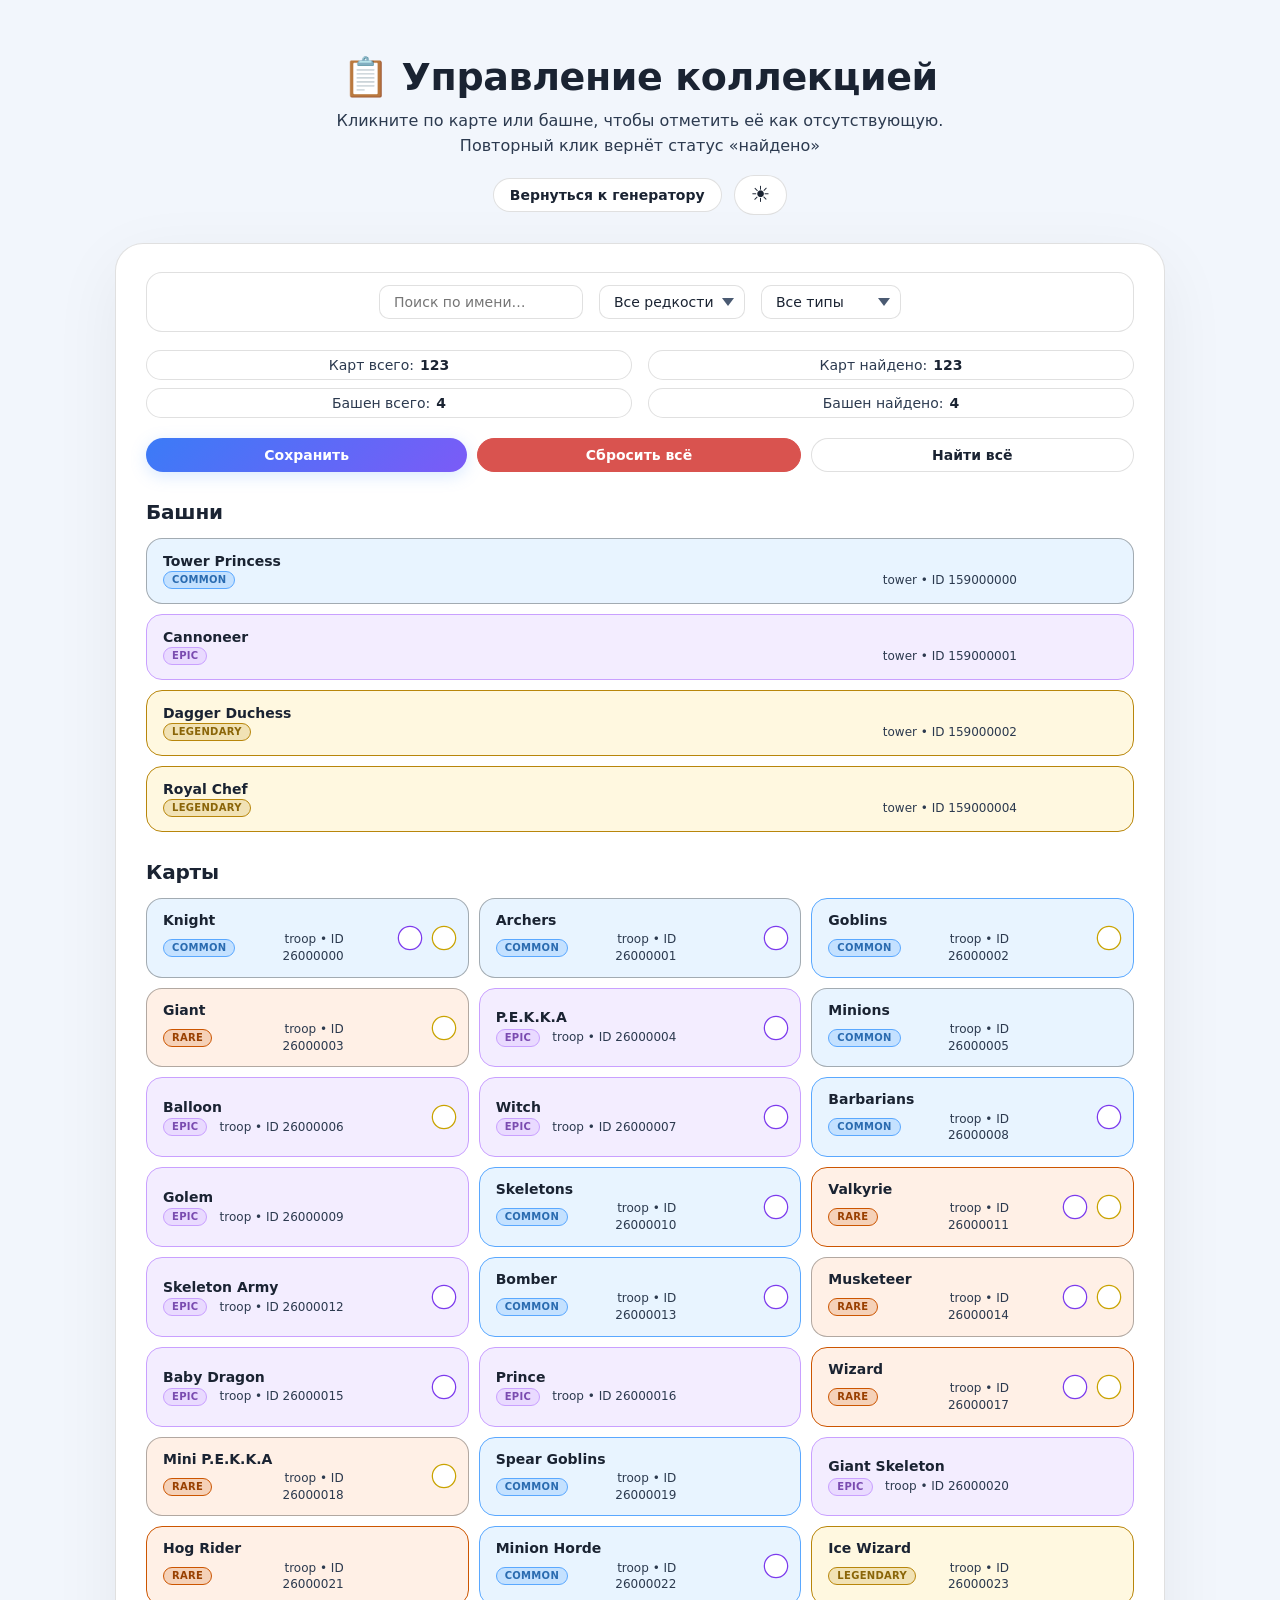
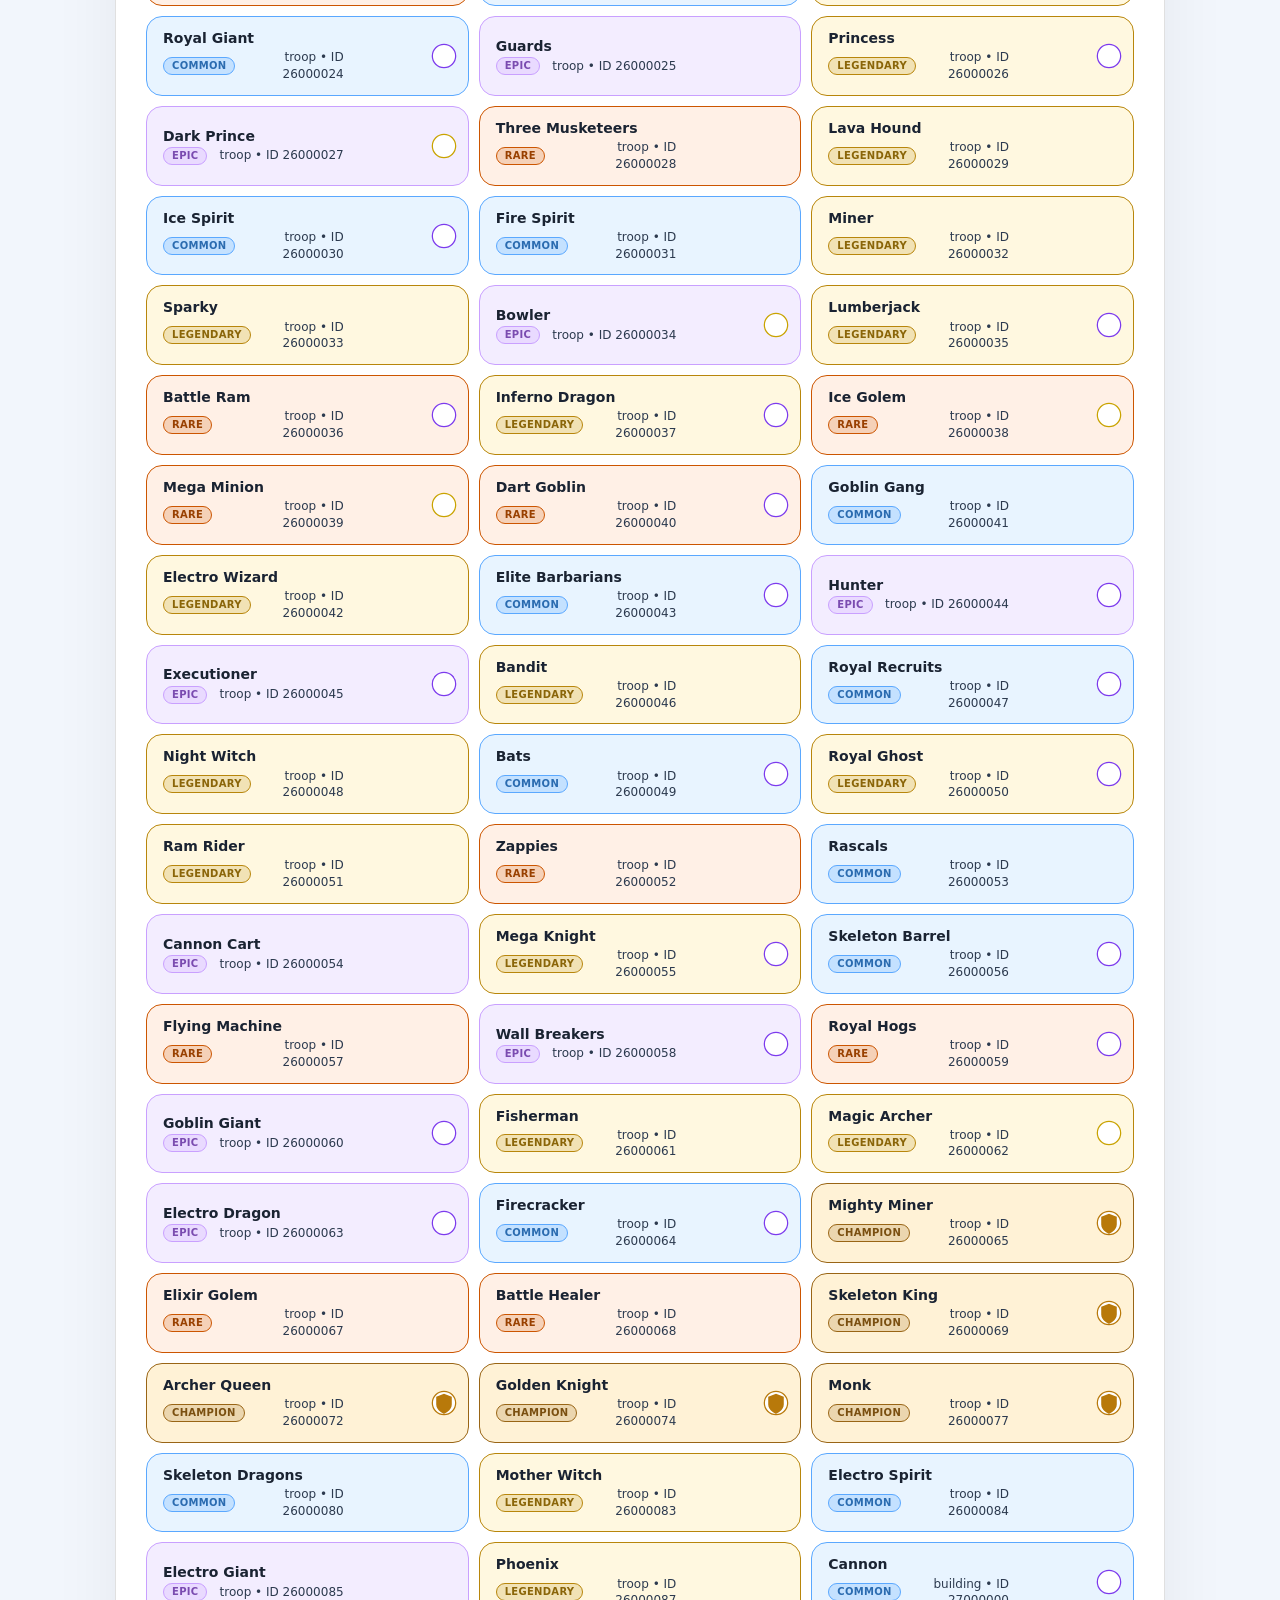
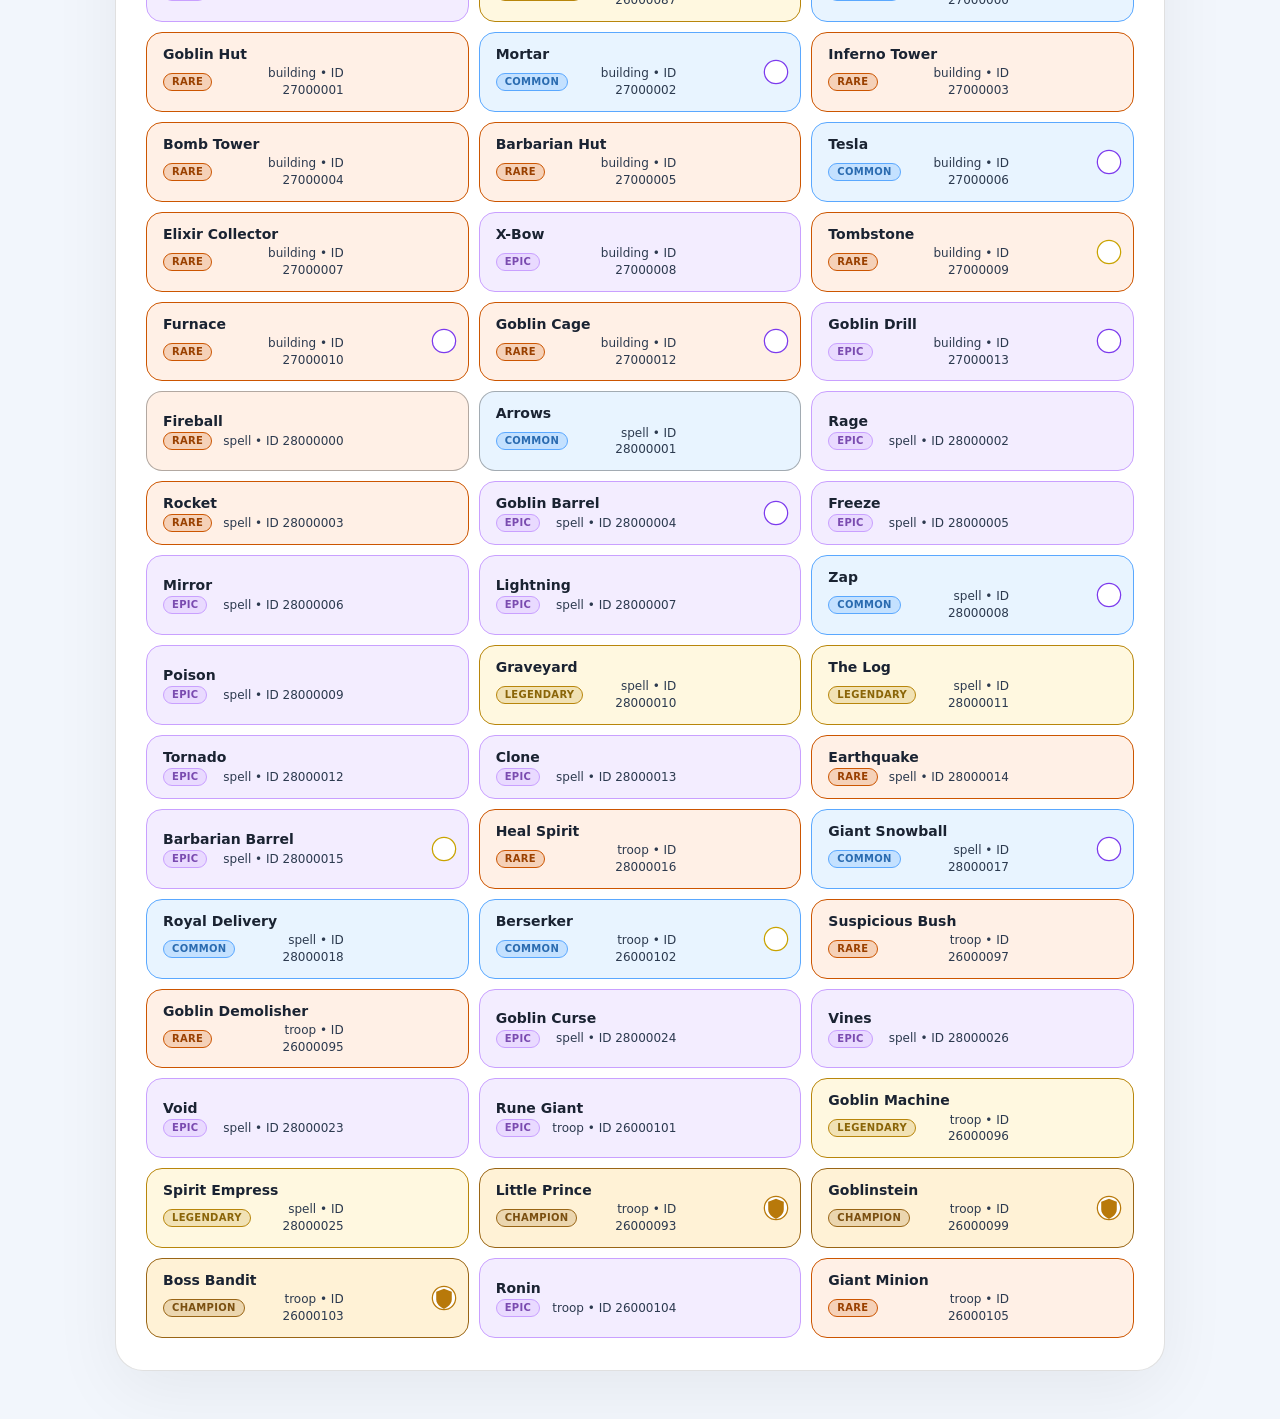
==== commit e004736b: "Styles half-fixed" ====
--- a/cards.html
+++ b/cards.html
@@ -5,6 +5,17 @@
     <meta name="viewport" content="width=device-width, initial-scale=1.0" />
     <title>Управление картами и башнями — Clash Royale</title>
     <meta name="description" content="Укажите, какие карты, башни, эволюции и героизмы у вас есть" />
+    <script>
+      // Применяем сохранённую тему ещё до отрисовки страницы, чтобы не было
+      // "мигания" тёмной темой перед переключением на светлую.
+      (function() {
+        try {
+          var stored = localStorage.getItem('cr-theme');
+          var isLight = stored ? stored === 'light' : window.matchMedia('(prefers-color-scheme: light)').matches;
+          if (isLight) document.documentElement.classList.add('light-theme');
+        } catch (e) {}
+      })();
+    </script>
     <link rel="stylesheet" href="style.css" />
 </head>
 <body>
@@ -90,6 +101,9 @@
             const toast = document.getElementById('toast');
             const panel = document.querySelector('.panel');
             const saveBtn = document.getElementById('saveBtn');
+            const resetAllBtn = document.getElementById('resetAllBtn');
+            const selectAllBtn = document.getElementById('selectAllBtn');
+            const themeToggle = document.getElementById('themeToggle');
 
             let allCards = [];
             let towersData = [];
@@ -100,9 +114,23 @@
             const alwaysCards = common.getAlwaysOwnedCards();
             const alwaysTowers = common.getAlwaysOwnedTowers();
 
-            // Тема
-            document.getElementById('themeToggle').addEventListener('click', common.toggleTheme);
+            // ===== Тема — используем общие функции из common.js =====
+            // Загружаем тему при старте
             common.loadTheme();
+
+            // Обновляем иконку кнопки в соответствии с текущей темой
+            function updateThemeButton() {
+                const isLight = document.documentElement.classList.contains('light-theme');
+                themeToggle.textContent = isLight ? '☀️' : '🌙';
+            }
+            updateThemeButton();
+
+            // Переключение через общую функцию
+            themeToggle.addEventListener('click', function() {
+                common.toggleTheme();
+                updateThemeButton();
+            });
+            // ===== Конец блока темы =====
 
             function escapeHtml(str) { return common.escapeHtml(str); }
 
@@ -128,14 +156,13 @@
                 toastTimer = setTimeout(() => toast.classList.remove('show'), 2600);
             }
 
-            // Анимация кнопки
-            let pressTimer = null;
+            // Анимация кнопки (общая)
             function animatePress(btn) {
-                if (pressTimer) clearTimeout(pressTimer);
+                if (btn._pressTimer) clearTimeout(btn._pressTimer);
                 btn.classList.add('pressed', 'no-hover');
-                pressTimer = setTimeout(() => {
+                btn._pressTimer = setTimeout(() => {
                     btn.classList.remove('pressed');
-                    pressTimer = null;
+                    btn._pressTimer = null;
                 }, 300);
             }
             function triggerWave() {
@@ -144,13 +171,46 @@
                 panel.classList.add('wave-active');
                 setTimeout(() => panel.classList.remove('wave-active'), 700);
             }
-            saveBtn.addEventListener('click', function(e) {
-                animatePress(this);
-                triggerWave();
+
+            // Обработчики для всех кнопок
+            function setupButton(btn, callback) {
+                btn.addEventListener('click', function(e) {
+                    animatePress(this);
+                    triggerWave();
+                    if (callback) callback();
+                });
+                btn.addEventListener('mouseleave', function() {
+                    this.classList.remove('no-hover');
+                });
+            }
+
+            setupButton(saveBtn, saveAll);
+            setupButton(resetAllBtn, function() {
+                if (!confirm('Сбросить все настройки (кроме всегда доступных карт и башен)?')) return;
+                ownedCards = new Set([...alwaysCards]);
+                ownedTowers = new Set([...alwaysTowers]);
+                evoOwned = {};
+                heroismOwned = {};
                 saveAll();
-            });
-            saveBtn.addEventListener('mouseleave', function() {
-                this.classList.remove('no-hover');
+                renderTowers();
+                renderCards();
+                updateStats();
+                showToast('🔄 Сброшены все настройки (кроме обязательных)');
+            });
+            setupButton(selectAllBtn, function() {
+                // Все карты
+                allCards.forEach(c => {
+                    const key = c.key || String(c.id);
+                    if (!alwaysCards.has(key)) ownedCards.add(key);
+                });
+                // Все башни
+                towersData.forEach(t => {
+                    if (!alwaysTowers.has(t.name)) ownedTowers.add(t.name);
+                });
+                renderCards();
+                renderTowers();
+                updateStats();
+                showToast('✅ Все карты и башни найдены (кроме обязательных)');
             });
 
             // Рендеринг башен
@@ -164,8 +224,11 @@
                     const isOwned = ownedTowers.has(name) || isAlways;
                     if (isOwned) ownedCount++;
 
+                    const rarity = common.getTowerRarity(name);
+                    const rarityClass = rarity ? `rarity-${rarity.toLowerCase()}` : '';
+
                     const div = document.createElement('div');
-                    div.className = 'tower-item' + (isOwned ? '' : ' not-found');
+                    div.className = 'tower-item' + (isOwned ? '' : ' not-found') + (rarityClass ? ' ' + rarityClass : '');
                     if (isAlways) div.classList.add('always-owned');
                     div.dataset.name = name;
 
@@ -176,9 +239,8 @@
 
                     const sub = document.createElement('div');
                     sub.className = 'sub';
-                    const rarity = common.getTowerRarity(name);
-                    const rarityLabel = rarity ? `<span class="badge rarity-${rarity.toLowerCase()}">${rarity}</span>` : '';
-                    sub.innerHTML = `${rarityLabel} ID ${tower.id}`;
+                    const rarityLabel = rarity ? `<span class="badge ${rarityClass}">${rarity}</span>` : '';
+                    sub.innerHTML = `${rarityLabel} <span class="id-part">tower • ID ${tower.id}</span>`;
                     div.appendChild(sub);
 
                     if (!isAlways) {
@@ -219,7 +281,8 @@
                     if (isOwned) ownedCount++;
 
                     const div = document.createElement('div');
-                    div.className = 'card-item' + (isOwned ? '' : ' not-found');
+                    const rarityClass = cardRarity ? `rarity-${cardRarity}` : '';
+                    div.className = 'card-item' + (isOwned ? '' : ' not-found') + (rarityClass ? ' ' + rarityClass : '');
                     if (isAlways) div.classList.add('always-owned');
                     div.dataset.key = key;
 
@@ -230,14 +293,13 @@
                     nameEl.textContent = name;
                     const sub = document.createElement('div');
                     sub.className = 'sub';
-                    const rarityClass = cardRarity ? `rarity-${cardRarity}` : '';
                     const rarityLabel = cardRarity ? `<span class="badge ${rarityClass}">${cardRarity}</span>` : '';
-                    sub.innerHTML = `${rarityLabel} ${cardType} · ID ${card.id}`;
+                    sub.innerHTML = `${rarityLabel} <span class="id-part">${cardType} • ID ${card.id}</span>`;
                     info.appendChild(nameEl);
                     info.appendChild(sub);
                     div.appendChild(info);
 
-                    const iconsHtml = common.buildCardIcons(card, 0, evoOwned, heroismOwned, false);
+                    const iconsHtml = common.buildCardIcons(card, 0, evoOwned, heroismOwned, false, isOwned);
                     if (iconsHtml) {
                         const wrapper = document.createElement('div');
                         wrapper.innerHTML = iconsHtml;
@@ -264,12 +326,15 @@
                     return ownedCards.has(key) || alwaysCards.has(key);
                 }).length;
                 ownedCardsCountEl.textContent = ownedCount;
-                ownedTowersCountEl.textContent = ownedTowers.size + alwaysTowers.size;
+                let towerOwned = 0;
+                towersData.forEach(t => {
+                    if (ownedTowers.has(t.name) || alwaysTowers.has(t.name)) towerOwned++;
+                });
+                ownedTowersCountEl.textContent = towerOwned;
                 totalCardsEl.textContent = allCards.length;
                 totalTowersEl.textContent = towersData.length;
             }
 
-            // Переключение карты/башни с проверкой на "всегда доступно"
             function toggleCard(key) {
                 if (alwaysCards.has(key)) {
                     showToast('🔒 Эта карта всегда доступна');
@@ -292,7 +357,6 @@
                 updateStats();
             }
 
-            // Обработчики кликов
             towersContainer.addEventListener('click', function(e) {
                 const item = e.target.closest('.tower-item');
                 if (!item) return;
@@ -323,36 +387,10 @@
                 updateStats();
             });
 
-            // Кнопки действий
-            document.getElementById('resetAllBtn').addEventListener('click', function() {
-                if (!confirm('Сбросить все настройки (кроме всегда доступных карт и башен)?')) return;
-                ownedCards = new Set([...alwaysCards]);
-                ownedTowers = new Set([...alwaysTowers]);
-                evoOwned = {};
-                heroismOwned = {};
-                saveAll();
-                renderTowers();
-                renderCards();
-                updateStats();
-                showToast('🔄 Сброшены все настройки (кроме обязательных)');
-            });
-
-            document.getElementById('selectAllBtn').addEventListener('click', function() {
-                allCards.forEach(c => {
-                    const key = c.key || String(c.id);
-                    if (!alwaysCards.has(key)) ownedCards.add(key);
-                });
-                renderCards();
-                updateStats();
-                showToast('✅ Все карты найдены (кроме обязательных)');
-            });
-
-            // Фильтры
             searchInput.addEventListener('input', renderCards);
             rarityFilter.addEventListener('change', renderCards);
             typeFilter.addEventListener('change', renderCards);
 
-            // Инициализация
             async function init() {
                 try {
                     const raw = await api.loadCards();
--- a/style.css
+++ b/style.css
@@ -12,18 +12,20 @@
   --hero-color: #ffc857;
   --evo-color: #b98bff;
   --heroism-color: #ffe066;
-  --rarity-common: #4aa3ff;
+  --rarity-common: #7ec8ff;
   --rarity-rare: #ff8c42;
-  --rarity-epic: #b473ff;
+  --rarity-epic: #d4b3ff;
   --rarity-legendary: #ffcc66;
   --rarity-champion: #ffd700;
-}
-
+  --always-border: rgba(255,255,255,0.30);
+}
+
+html.light-theme,
 body.light-theme {
   color-scheme: light;
   --bg: #f2f6fc;
   --panel: #ffffff;
-  --panel2: #d9e2ef;
+  --panel2: rgba(0, 0, 0, 0.03);
   --text: #1a2332;
   --muted: #2c3a4f;
   --accent: #3b7bf7;
@@ -33,15 +35,17 @@
   --hero-color: #b8790a;
   --evo-color: #7c3aed;
   --heroism-color: #c9a300;
-  --rarity-common: #0055cc;
+  --rarity-common: #5aa8ff;
   --rarity-rare: #cc5500;
-  --rarity-epic: #6a2b99;
+  --rarity-epic: #c9a0ff;
   --rarity-legendary: #b8860b;
   --rarity-champion: #996515;
+  --always-border: rgba(0,0,0,0.30);
 }
 
 * {
   box-sizing: border-box;
+  -webkit-tap-highlight-color: transparent;
 }
 
 body {
@@ -50,7 +54,7 @@
   color: var(--text);
   font-family: Inter, system-ui, -apple-system, BlinkMacSystemFont, "Segoe UI", sans-serif;
   background: var(--bg);
-  transition: background 0.3s;
+  transition: background 0.3s, color 0.3s;
 }
 
 .wrap {
@@ -68,23 +72,26 @@
   justify-content: center;
   gap: 16px 24px;
 }
-
-header .title-group {
-  flex: 1 1 100%;
-}
-
-header h1 {
-  margin: 0 0 10px;
-  font-size: clamp(32px, 6vw, 56px);
-  line-height: 1.02;
-}
-
-header p {
+header .title-group { flex: 1 1 100%; }
+
+/* ===== Унифицированные заголовки и подзаголовки ===== */
+header h1,
+.management .page-header .title-group h1 {
+  margin: 0 0 8px;
+  font-size: clamp(24px, 4vw, 38px);
+  line-height: 1.15;
+  letter-spacing: -0.01em;
+  transition: color 0.3s;
+}
+
+.title-group p {
+  max-width: 640px;
+  margin: 0 auto;
   color: var(--muted);
-  margin: 0 auto;
-  max-width: 650px;
   line-height: 1.6;
-}
+  transition: color 0.3s;
+}
+/* ===== конец унификации ===== */
 
 .header-controls {
   display: flex;
@@ -95,7 +102,7 @@
 }
 
 .nav-link {
-  background: var(--panel2);
+  background: var(--panel);
   border: 1px solid var(--border);
   border-radius: 40px;
   padding: 8px 16px;
@@ -103,28 +110,23 @@
   font-weight: 600;
   color: var(--text);
   text-decoration: none;
-  transition: background 0.2s, transform 0.15s;
+  transition: background 0.2s, transform 0.15s, color 0.3s, border-color 0.3s;
   display: inline-flex;
   align-items: center;
   justify-content: center;
 }
-.nav-link:hover {
-  background: var(--panel);
-  opacity: 0.85;
-}
-.nav-link:active {
-  transform: scale(0.95);
-}
+.nav-link:hover { opacity: 0.85; }
+.nav-link:active { transform: scale(0.95); }
 
 .theme-toggle {
-  background: var(--panel2);
+  background: var(--panel);
   border: 1px solid var(--border);
   border-radius: 40px;
   padding: 8px 16px;
   font-size: 22px;
   cursor: pointer;
   color: var(--text);
-  transition: background 0.2s, transform 0.15s;
+  transition: background 0.2s, transform 0.15s, color 0.3s, border-color 0.3s;
   line-height: 1;
   flex-shrink: 0;
   min-width: auto;
@@ -132,25 +134,22 @@
   align-items: center;
   justify-content: center;
 }
-.theme-toggle:hover {
-  background: var(--panel);
-}
-.theme-toggle:active {
-  transform: scale(0.92);
-}
+.theme-toggle:hover { background: var(--panel); }
+.theme-toggle:active { transform: scale(0.92); }
 
 .panel {
   position: relative;
   overflow: hidden;
-  background: linear-gradient(180deg, rgba(255, 255, 255, .055), rgba(255, 255, 255, .025));
+  background: var(--panel);
   border: 1px solid var(--border);
   border-radius: 24px;
   padding: 24px;
   box-shadow: 0 20px 70px rgba(0, 0, 0, .24);
   transition: background 0.3s, border-color 0.3s, box-shadow 0.3s;
 }
+html.light-theme .panel,
 body.light-theme .panel {
-  background: linear-gradient(180deg, rgba(255, 255, 255, .8), rgba(255, 255, 255, .6));
+  background: var(--panel);
   box-shadow: 0 20px 70px rgba(0, 0, 0, .06);
 }
 
@@ -161,7 +160,7 @@
   left: 0;
   width: 500%;
   height: 500%;
-  background: linear-gradient(135deg, rgba(0, 255, 100, 0), rgba(0, 255, 100, 0.05), rgba(0, 255, 100, 0));
+  background: linear-gradient(135deg, rgba(0, 255, 100, 0), rgba(0, 255, 100, 0.15), rgba(0, 255, 100, 0));
   pointer-events: none;
   opacity: 0;
   transition: none;
@@ -170,13 +169,13 @@
   opacity: 1;
   animation: waveSlide 1s forwards;
 }
+html.light-theme .panel.wave-active::after,
+body.light-theme .panel.wave-active::after {
+  background: linear-gradient(135deg, rgba(255, 0, 0, 0), rgba(60, 60, 180, 0.1), rgba(255, 0, 0, 0));
+}
 @keyframes waveSlide {
-  0% {
-    transform: translate(-100%, -100%);
-  }
-  100% {
-    transform: translate(50%, 50%);
-  }
+  0% { transform: translate(-100%, -100%); }
+  100% { transform: translate(50%, 50%); }
 }
 
 .actions {
@@ -188,8 +187,14 @@
   margin-bottom: 16px;
 }
 
-button,
-.link {
+button, .link, .card-item, .tower-item, .card-icon-btn {
+  outline: none;
+}
+button:focus-visible, .link:focus-visible, .card-item:focus-visible, .tower-item:focus-visible, .card-icon-btn:focus-visible {
+  outline: 2px solid var(--accent);
+}
+
+button, .link {
   border: 0;
   border-radius: 14px;
   padding: 13px 18px;
@@ -201,20 +206,10 @@
   align-items: center;
   justify-content: center;
   min-width: 220px;
-  transition: background 0.2s, opacity 0.25s ease, transform 0.15s, box-shadow 0.2s;
-}
-button:focus,
-.link:focus {
-  outline: none;
-}
-button:focus-visible,
-.link:focus-visible {
-  outline: 2px solid var(--accent);
-}
-button,
-.link {
-  -webkit-tap-highlight-color: transparent;
-}
+  transition: background 0.2s, opacity 0.25s ease, transform 0.15s, box-shadow 0.2s, color 0.3s, border-color 0.3s;
+}
+button:focus-visible, .link:focus-visible { outline: 2px solid var(--accent); }
+button, .link { -webkit-tap-highlight-color: transparent; }
 
 #generate {
   color: white;
@@ -235,36 +230,29 @@
   cursor: not-allowed;
   box-shadow: none;
 }
-#generate:disabled:hover {
-  opacity: 0.5;
-  box-shadow: none;
-}
+#generate:disabled:hover { opacity: 0.5; box-shadow: none; }
 
 .link {
   color: var(--text);
-  background: var(--panel2);
-  border: 1px solid var(--border);
-}
-.link:hover {
-  background: var(--panel);
-  opacity: 0.75;
-}
+  background: var(--panel);
+  border: 1px solid var(--border);
+}
+.link:hover { opacity: 0.75; }
 
 .options {
   display: flex;
   flex-wrap: wrap;
   gap: 20px 30px;
   justify-content: flex-start;
-  background: rgba(255, 255, 255, .03);
+  background: var(--panel);
   border-radius: 14px;
   padding: 12px 20px;
   margin-bottom: 0;
   border: 1px solid var(--border);
   transition: background 0.3s, border-color 0.3s;
 }
-body.light-theme .options {
-  background: rgba(0, 0, 0, .02);
-}
+html.light-theme .options,
+body.light-theme .options { background: var(--panel); }
 
 .options label {
   display: flex;
@@ -274,6 +262,7 @@
   cursor: pointer;
   color: var(--muted);
   user-select: none;
+  transition: color 0.3s;
 }
 .options input[type="checkbox"] {
   width: 18px;
@@ -291,7 +280,7 @@
 }
 
 .btn-reset {
-  background: rgba(255, 255, 255, .04);
+  background: var(--panel);
   border: 1px solid var(--border);
   border-radius: 10px;
   padding: 8px 14px;
@@ -300,18 +289,12 @@
   color: var(--muted);
   min-width: auto;
   cursor: pointer;
-  transition: background 0.2s, color 0.2s;
-}
-body.light-theme .btn-reset {
-  background: rgba(0, 0, 0, .03);
-}
-.btn-reset:hover {
-  background: var(--panel2);
-  color: var(--text);
-}
-.btn-reset:active {
-  transform: scale(0.96);
-}
+  transition: background 0.2s, color 0.2s, border-color 0.3s;
+}
+html.light-theme .btn-reset,
+body.light-theme .btn-reset { background: var(--panel); }
+.btn-reset:hover { color: var(--text); }
+.btn-reset:active { transform: scale(0.96); }
 
 .status {
   text-align: center;
@@ -319,10 +302,9 @@
   margin: 12px 0 0;
   color: var(--muted);
   font-weight: 400;
-}
-.status.error {
-  color: var(--danger);
-}
+  transition: color 0.3s;
+}
+.status.error { color: var(--danger); }
 
 .deck {
   display: grid;
@@ -342,7 +324,11 @@
   opacity: 0;
   transform: translateY(20px);
   animation: cardAppear 0.4s ease forwards;
-  transition: background 0.3s, border-color 0.3s;
+  transition: background 0.3s, border-color 0.3s, color 0.3s;
+  display: flex;
+  flex-direction: column;
+  align-items: center;
+  text-align: center;
 }
 .card:nth-child(1) { animation-delay: 0.05s; }
 .card:nth-child(2) { animation-delay: 0.10s; }
@@ -354,19 +340,14 @@
 .card:nth-child(8) { animation-delay: 0.40s; }
 
 @keyframes cardAppear {
-  from {
-    opacity: 0;
-    transform: translateY(20px);
-  }
-  to {
-    opacity: 1;
-    transform: translateY(0);
-  }
+  from { opacity: 0; transform: translateY(20px); }
+  to { opacity: 1; transform: translateY(0); }
 }
 
 .number {
   color: var(--muted);
   font-size: 11px;
+  transition: color 0.3s;
 }
 .name {
   font-size: 15px;
@@ -378,6 +359,8 @@
   color: var(--muted);
   font-size: 11px;
   margin-top: 6px;
+  transition: color 0.3s;
+  text-align: center;
 }
 
 .card-icons {
@@ -403,32 +386,21 @@
   display: flex;
   align-items: center;
   justify-content: center;
-  -webkit-tap-highlight-color: transparent;
   flex-shrink: 0;
 }
 .card-icon-btn {
   cursor: pointer;
   transition: transform .15s;
 }
-.card-icon-btn:hover {
-  transform: scale(1.1);
-}
-.card-icon-btn:active {
-  transform: scale(0.88);
-}
-.card-icon-btn:focus {
-  outline: none;
-}
-.card-icon-btn:focus-visible svg {
-  outline: 2px solid var(--accent);
-  outline-offset: 2px;
-  border-radius: 50%;
-}
+.card-icon-btn:hover { transform: scale(1.1); }
+.card-icon-btn:active { transform: scale(0.88); }
+
 .card-icon svg,
 .card-icon-btn svg {
   width: 100%;
   height: 100%;
   overflow: visible;
+  display: block;
 }
 
 .icon-ring {
@@ -436,67 +408,49 @@
   stroke-width: 1.6;
   transition: fill .2s, stroke-width .2s;
 }
-body.light-theme .icon-ring {
-  fill: rgba(0, 0, 0, .03);
-}
-.icon-shape {
-  fill-opacity: 0;
-  transition: fill-opacity .2s;
-}
+html.light-theme .icon-ring,
+body.light-theme .icon-ring { fill: var(--panel); }
+.icon-shape { fill-opacity: 0; transition: fill-opacity .2s; }
 
 .hero-icon .icon-ring { stroke: var(--hero-color); }
 .hero-icon .icon-shape { fill: var(--hero-color); fill-opacity: 1; }
 
 .card-icon-btn[data-kind="evolution"] .icon-ring { stroke: var(--evo-color); }
 .card-icon-btn[data-kind="evolution"] .icon-shape { fill: var(--evo-color); }
+.card-icon-btn[data-state="1"] .icon-shape { fill-opacity: 0; }
+.card-icon-btn[data-state="2"] .icon-shape { fill-opacity: .4; }
+.card-icon-btn[data-state="3"] .icon-shape { fill-opacity: 1; }
+.card-icon-btn[data-state="3"] .icon-ring { stroke-width: 2; }
 
 .card-icon-btn[data-kind="heroism"] .icon-ring { stroke: var(--heroism-color); }
 .card-icon-btn[data-kind="heroism"] .icon-shape { fill: var(--heroism-color); }
-
-.card-icon-btn[data-state="1"] .icon-shape {
-  fill-opacity: 0;
-}
-.card-icon-btn[data-state="2"] .icon-shape {
-  fill-opacity: .4;
-}
-.card-icon-btn[data-state="3"] .icon-shape {
-  fill-opacity: 1;
-}
-.card-icon-btn[data-state="3"] .icon-ring {
-  stroke-width: 2;
-}
+.card-icon-btn[data-kind="heroism"][data-state="1"] .icon-shape { fill-opacity: 0; }
+.card-icon-btn[data-kind="heroism"][data-state="2"] .icon-shape { fill-opacity: .4; }
+.card-icon-btn[data-kind="heroism"][data-state="3"] .icon-shape { fill-opacity: 1; }
+.card-icon-btn[data-kind="heroism"][data-state="3"] .icon-ring { stroke-width: 2; }
 
 .tower {
   margin-top: 18px;
   padding: 16px;
   border-radius: 16px;
-  background: rgba(255, 255, 255, .035);
+  background: var(--panel);
+  border: 1px solid var(--border);
   text-align: center;
   opacity: 0;
-  animation: cardAppear 0.4s ease 0.45s forwards;
-  transition: background 0.3s;
-}
-body.light-theme .tower {
-  background: rgba(0, 0, 0, .03);
-}
-.tower strong {
-  display: block;
-  margin-bottom: 5px;
-}
-
-.deck.hidden {
-  display: none;
-}
-.tower.hidden {
-  display: none;
-}
+  animation: cardAppear 0.4s ease 0.225s forwards;
+  transition: background 0.3s, border-color 0.3s, color 0.3s;
+}
+html.light-theme .tower,
+body.light-theme .tower { background: var(--panel); }
+.tower strong { display: block; margin-bottom: 5px; }
+.tower .id { display: block; text-align: center; }
+
+.deck.hidden { display: none; }
+.tower.hidden { display: none; }
 
 /* ===== Стили для страницы управления коллекцией (cards.html) ===== */
 
-.management {
-  max-width: 1100px;
-  margin: 0 auto;
-}
+.management { max-width: 1100px; margin: 0 auto; }
 
 .management .page-header {
   display: flex;
@@ -504,39 +458,18 @@
   align-items: center;
   gap: 16px 24px;
   margin-bottom: 28px;
-}
-
-.management .page-header .title-group h1 {
-  font-size: clamp(32px, 6vw, 56px);
-  margin: 0 0 4px;
-  letter-spacing: -0.02em;
-}
-
-.management .page-header .title-group p {
-  color: var(--muted);
-  margin: 0;
-  font-size: 15px;
-}
-
-.management .page-header .header-controls {
-  display: flex;
-  align-items: center;
-  gap: 10px;
-  flex-wrap: wrap;
-  justify-content: center;
 }
 
 .management .panel {
   padding: 28px 30px 32px;
   border-radius: 28px;
-  background: var(--panel-bg);
+  background: var(--panel);
   backdrop-filter: blur(2px);
   border: 1px solid var(--border);
-  box-shadow: var(--shadow-panel);
+  box-shadow: 0 20px 70px rgba(0,0,0,0.24);
   transition: background 0.3s, border-color 0.3s, box-shadow 0.3s;
 }
 
-/* Фильтры */
 .management .filters {
   display: flex;
   flex-wrap: wrap;
@@ -546,20 +479,21 @@
   margin-bottom: 18px;
   padding: 12px 16px;
   border-radius: 16px;
-  background: var(--panel2);
-  border: 1px solid var(--border);
+  background: var(--panel);
+  border: 1px solid var(--border);
+  transition: background 0.3s, border-color 0.3s;
 }
 
 .management .filters input,
 .management .filters select {
-  background: var(--bg);
+  background: var(--panel);
   border: 1px solid var(--border);
   color: var(--text);
   border-radius: 10px;
   padding: 8px 14px;
   font-size: 14px;
   min-width: 140px;
-  transition: border-color 0.2s, box-shadow 0.2s;
+  transition: border-color 0.2s, box-shadow 0.2s, background 0.3s, color 0.3s;
   font-family: inherit;
 }
 
@@ -578,14 +512,12 @@
   background-position: right 10px center;
   padding-right: 30px;
 }
+html.light-theme .management .filters select,
 body.light-theme .management .filters select {
   background-image: url("data:image/svg+xml,%3Csvg xmlns='http://www.w3.org/2000/svg' width='12' height='8' viewBox='0 0 12 8'%3E%3Cpath fill='%234a5a72' d='M6 8L0 0h12z'/%3E%3C/svg%3E");
 }
-.management .filters select option {
-  background: var(--panel);
-}
-
-/* Статистика — строки всегда в ряд, равные размеры */
+.management .filters select option { background: var(--panel); }
+
 .management .stats {
   display: flex;
   flex-direction: column;
@@ -602,7 +534,7 @@
 }
 
 .management .stats .stats-row span {
-  background: var(--panel2);
+  background: var(--panel);
   padding: 6px 16px;
   border-radius: 30px;
   border: 1px solid var(--border);
@@ -613,16 +545,17 @@
   font-weight: 500;
   font-size: 14px;
   color: var(--muted);
-  flex: 1 1 0; /* все блоки одинаковой ширины */
-  min-width: 140px; /* чтобы не сжимались слишком сильно */
+  flex: 1 1 0;
+  min-width: 140px;
+  transition: background 0.3s, border-color 0.3s, color 0.3s;
 }
 
 .management .stats .stats-row span strong {
   color: var(--text);
   font-weight: 700;
-}
-
-/* Кнопки действий — фон как у панели, без белого при нажатии */
+  transition: color 0.3s;
+}
+
 .management .actions-bar {
   display: flex;
   flex-wrap: wrap;
@@ -631,16 +564,17 @@
 }
 
 .management .actions-bar button {
+  flex: 1 1 0;
+  min-width: 0;
   padding: 8px 20px;
   border-radius: 30px;
   border: 1px solid var(--border);
   font-weight: 600;
   font-size: 14px;
   cursor: pointer;
-  background: var(--panel);  /* используем цвет панели, а не panel2 */
+  background: var(--panel);
   color: var(--text);
-  transition: background 0.2s, transform 0.15s, box-shadow 0.2s, opacity 0.2s;
-  min-width: auto;
+  transition: background 0.2s, transform 0.15s, box-shadow 0.2s, opacity 0.2s, color 0.3s, border-color 0.3s;
   display: inline-flex;
   align-items: center;
   gap: 6px;
@@ -648,33 +582,25 @@
 }
 
 .management .actions-bar button:hover {
-  background: var(--panel2);
+  background: var(--panel);
   box-shadow: 0 2px 12px rgba(0, 0, 0, 0.15);
 }
 
 .management .actions-bar button:active,
 .management .actions-bar button:focus {
-  background: var(--panel);  /* не меняем фон при нажатии */
+  background: var(--panel);
   transform: scale(0.95);
 }
 
-/* Кнопка "Сбросить всё" – красная */
 #resetAllBtn {
   background: var(--danger);
   color: #fff;
   border-color: var(--danger);
 }
-#resetAllBtn:hover {
-  background: var(--danger);
-  opacity: 0.8;
-}
+#resetAllBtn:hover { opacity: 0.8; }
 #resetAllBtn:active,
-#resetAllBtn:focus {
-  background: var(--danger);
-  opacity: 0.9;
-}
-
-/* Основная кнопка "Сохранить" остаётся градиентной */
+#resetAllBtn:focus { opacity: 0.9; }
+
 .management .actions-bar .primary {
   background: linear-gradient(135deg, var(--accent), var(--accent2));
   color: #fff;
@@ -691,9 +617,7 @@
   opacity: 1;
   transition: transform 0.2s ease, opacity 0s;
 }
-.management .actions-bar .primary.no-hover:hover {
-  opacity: 1;
-}
+.management .actions-bar .primary.no-hover:hover { opacity: 1; }
 .management .actions-bar .primary:active,
 .management .actions-bar .primary:focus {
   background: linear-gradient(135deg, var(--accent), var(--accent2));
@@ -708,13 +632,10 @@
   align-items: center;
   gap: 8px;
   letter-spacing: -0.01em;
-}
-
-.management .section-title:first-of-type {
-  margin-top: 4px;
-}
-
-/* Башни — в один столбец */
+  transition: color 0.3s;
+}
+.management .section-title:first-of-type { margin-top: 4px; }
+
 .management .towers-grid {
   display: flex;
   flex-direction: column;
@@ -723,7 +644,7 @@
 }
 
 .tower-item {
-  background: var(--panel2);
+  background: var(--panel);
   border: 1px solid var(--border);
   border-radius: 16px;
   padding: 14px 16px;
@@ -738,9 +659,6 @@
   width: 100%;
 }
 
-.tower-item:focus {
-  outline: none;
-}
 .tower-item:focus-visible {
   outline: 2px solid var(--accent);
 }
@@ -761,9 +679,22 @@
   font-size: 12px;
   color: var(--muted);
   margin: 0;
-}
-
-/* Состояние "не найдено" для карт и башен */
+  display: flex;
+  align-items: center;
+  gap: 8px;
+  width: 100%;
+  padding-right: 100px;
+}
+
+.tower-item .sub .badge {
+  flex-shrink: 0;
+}
+
+.tower-item .sub .id-part {
+  margin-left: auto;
+  text-align: right;
+}
+
 .card-item.not-found,
 .tower-item.not-found {
   opacity: 0.5;
@@ -794,15 +725,12 @@
 }
 
 .card-item.not-found .card-icons,
-.tower-item.not-found .card-icons {
-  z-index: 2;
-}
+.tower-item.not-found .card-icons { z-index: 2; }
 
 .always-owned {
   opacity: 1 !important;
-  border-color: var(--accent) !important;
-  background: rgba(103, 166, 255, 0.08) !important;
   cursor: default !important;
+  border-color: var(--always-border) !important;
 }
 
 .management .cards-grid {
@@ -813,7 +741,7 @@
 }
 
 .management .card-item {
-  background: var(--panel2);
+  background: var(--panel);
   border: 1px solid var(--border);
   border-radius: 16px;
   padding: 12px 16px;
@@ -824,6 +752,10 @@
   position: relative;
 }
 
+.management .card-item:focus-visible {
+  outline: 2px solid var(--accent);
+}
+
 .management .card-item:hover:not(.always-owned) {
   background: var(--panel);
   border-color: rgba(103, 166, 255, 0.2);
@@ -832,6 +764,7 @@
 
 .management .card-item .info {
   flex: 1;
+  padding-right: 100px;
   min-width: 0;
 }
 
@@ -847,19 +780,22 @@
   font-size: 12px;
   color: var(--muted);
   display: flex;
-  flex-wrap: wrap;
-  gap: 4px 12px;
+  align-items: center;
+  gap: 8px;
   margin-top: 1px;
   line-height: 1.4;
-}
-
-.badge.rarity-common { color: var(--rarity-common); }
-.badge.rarity-rare { color: var(--rarity-rare); }
-.badge.rarity-epic { color: var(--rarity-epic); }
-.badge.rarity-legendary { color: var(--rarity-legendary); }
-.badge.rarity-champion { color: var(--rarity-champion); }
-
-.management .card-item .info .sub .badge {
+  width: 100%;
+}
+
+.management .card-item .info .sub .badge { flex-shrink: 0; }
+
+.management .card-item .info .sub .id-part {
+  margin-left: auto;
+  text-align: right;
+  padding-right: 8px;
+}
+
+.badge {
   display: inline-block;
   padding: 0 8px;
   border-radius: 20px;
@@ -868,28 +804,58 @@
   font-weight: 600;
   text-transform: uppercase;
   letter-spacing: 0.03em;
-  transition: color 0.2s;
-}
+  transition: color 0.2s, background 0.2s, border-color 0.2s;
+  border: 1px solid currentColor;
+  line-height: 1.6;
+  vertical-align: middle;
+}
+
+.badge.rarity-common { color: var(--rarity-common); }
+.badge.rarity-rare { color: var(--rarity-rare); }
+.badge.rarity-epic { color: var(--rarity-epic); }
+.badge.rarity-legendary { color: var(--rarity-legendary); }
+.badge.rarity-champion { color: var(--rarity-champion); }
 
 .management .card-item .card-icons {
-  position: relative;
-  top: auto;
-  right: auto;
-  flex-shrink: 0;
-  margin-left: 4px;
+  position: absolute;
+  right: 10px;
+  top: 50%;
+  transform: translateY(-50%);
+  display: flex;
+  align-items: center;
+  gap: 6px;
+  z-index: 2;
 }
 
 .management .card-item .card-icons .card-icon-btn,
 .management .card-item .card-icons .card-icon {
   width: 28px;
   height: 28px;
-}
-
-.management .card-item .card-icons {
-  gap: 6px;
-}
-
-/* Toast */
+  min-width: 28px;
+  visibility: visible;
+  opacity: 1;
+}
+
+.management .card-item .card-icons .card-icon-btn[data-kind="evolution"] .icon-ring {
+  stroke: var(--evo-color) !important;
+}
+.management .card-item .card-icons .card-icon-btn[data-kind="evolution"] .icon-shape {
+  fill: var(--evo-color) !important;
+}
+.management .card-item .card-icons .card-icon-btn[data-kind="heroism"] .icon-ring {
+  stroke: var(--heroism-color) !important;
+}
+.management .card-item .card-icons .card-icon-btn[data-kind="heroism"] .icon-shape {
+  fill: var(--heroism-color) !important;
+}
+.management .card-item .card-icons .hero-icon .icon-ring {
+  stroke: var(--hero-color) !important;
+}
+.management .card-item .card-icons .hero-icon .icon-shape {
+  fill: var(--hero-color) !important;
+  fill-opacity: 1 !important;
+}
+
 .management .toast {
   position: fixed;
   bottom: 30px;
@@ -903,18 +869,85 @@
   font-size: 15px;
   box-shadow: 0 12px 48px rgba(0, 0, 0, 0.35);
   opacity: 0;
-  transition: opacity 0.35s ease, transform 0.35s ease;
+  transition: opacity 0.35s ease, transform 0.35s ease, background 0.3s, border-color 0.3s, color 0.3s;
   pointer-events: none;
   z-index: 999;
   backdrop-filter: blur(8px);
 }
-
 .management .toast.show {
   opacity: 1;
   transform: translateX(-50%) translateY(0);
 }
 
-/* ===== Адаптив ===== */
+/* ===== Стили для отображения редкостей в светлой теме ===== */
+html.light-theme .card-item.rarity-common,
+html.light-theme .tower-item.rarity-common {
+  background: #e8f4ff;
+  border-color: #5aa8ff;
+}
+html.light-theme .card-item.rarity-rare,
+html.light-theme .tower-item.rarity-rare {
+  background: #fff0e6;
+  border-color: #cc5500;
+}
+html.light-theme .card-item.rarity-epic,
+html.light-theme .tower-item.rarity-epic {
+  background: #f3edff;
+  border-color: #c9a0ff;
+}
+html.light-theme .card-item.rarity-legendary,
+html.light-theme .tower-item.rarity-legendary {
+  background: #fff8e0;
+  border-color: #b8860b;
+}
+html.light-theme .card-item.rarity-champion,
+html.light-theme .tower-item.rarity-champion {
+  background: #fff2d6;
+  border-color: #996515;
+}
+
+html.light-theme .card-item.rarity-common .badge.rarity-common,
+html.light-theme .tower-item.rarity-common .badge.rarity-common {
+  background: rgba(90, 168, 255, 0.25);
+  border-color: #5aa8ff;
+  color: #2a6bb0;
+}
+html.light-theme .card-item.rarity-rare .badge.rarity-rare,
+html.light-theme .tower-item.rarity-rare .badge.rarity-rare {
+  background: rgba(204, 85, 0, 0.2);
+  border-color: #cc5500;
+  color: #994000;
+}
+html.light-theme .card-item.rarity-epic .badge.rarity-epic,
+html.light-theme .tower-item.rarity-epic .badge.rarity-epic {
+  background: rgba(201, 160, 255, 0.25);
+  border-color: #c9a0ff;
+  color: #7a4bb0;
+}
+html.light-theme .card-item.rarity-legendary .badge.rarity-legendary,
+html.light-theme .tower-item.rarity-legendary .badge.rarity-legendary {
+  background: rgba(184, 134, 11, 0.2);
+  border-color: #b8860b;
+  color: #8a6508;
+}
+html.light-theme .card-item.rarity-champion .badge.rarity-champion,
+html.light-theme .tower-item.rarity-champion .badge.rarity-champion {
+  background: rgba(153, 101, 21, 0.2);
+  border-color: #996515;
+  color: #7a4f10;
+}
+
+/* Для карточек и башен в состоянии "не найдено" переопределяем фон, чтобы не скрывать редкость */
+html.light-theme .card-item.not-found,
+html.light-theme .tower-item.not-found {
+  background: rgba(255, 80, 80, 0.15) !important;
+  border-color: var(--danger) !important;
+}
+html.light-theme .card-item.not-found .badge,
+html.light-theme .tower-item.not-found .badge {
+  opacity: 0.7;
+}
+
 @media (max-width: 720px) {
   .deck {
     grid-template-columns: repeat(2, minmax(0, 1fr));
@@ -947,8 +980,7 @@
   .btn-reset {
     width: 100%;
   }
-  button,
-  .link {
+  button, .link {
     min-width: 100%;
   }
   .actions {
@@ -983,12 +1015,6 @@
     min-width: 0;
     width: 100%;
   }
-  .management .filters label {
-    white-space: normal;
-  }
-  .management .stats {
-    gap: 6px;
-  }
   .management .stats .stats-row {
     flex-direction: row;
     flex-wrap: wrap;
@@ -1002,9 +1028,6 @@
     padding: 6px 14px;
     font-size: 13px;
   }
-  .management .page-header .title-group h1 {
-    font-size: 26px;
-  }
   .tower-item {
     padding: 12px 14px;
   }
@@ -1013,4 +1036,10 @@
     font-size: 12px;
     padding: 3px 10px;
   }
+  .management .card-item .info {
+    padding-right: 70px;
+  }
+  .tower-item .sub {
+    padding-right: 70px;
+  }
 }
